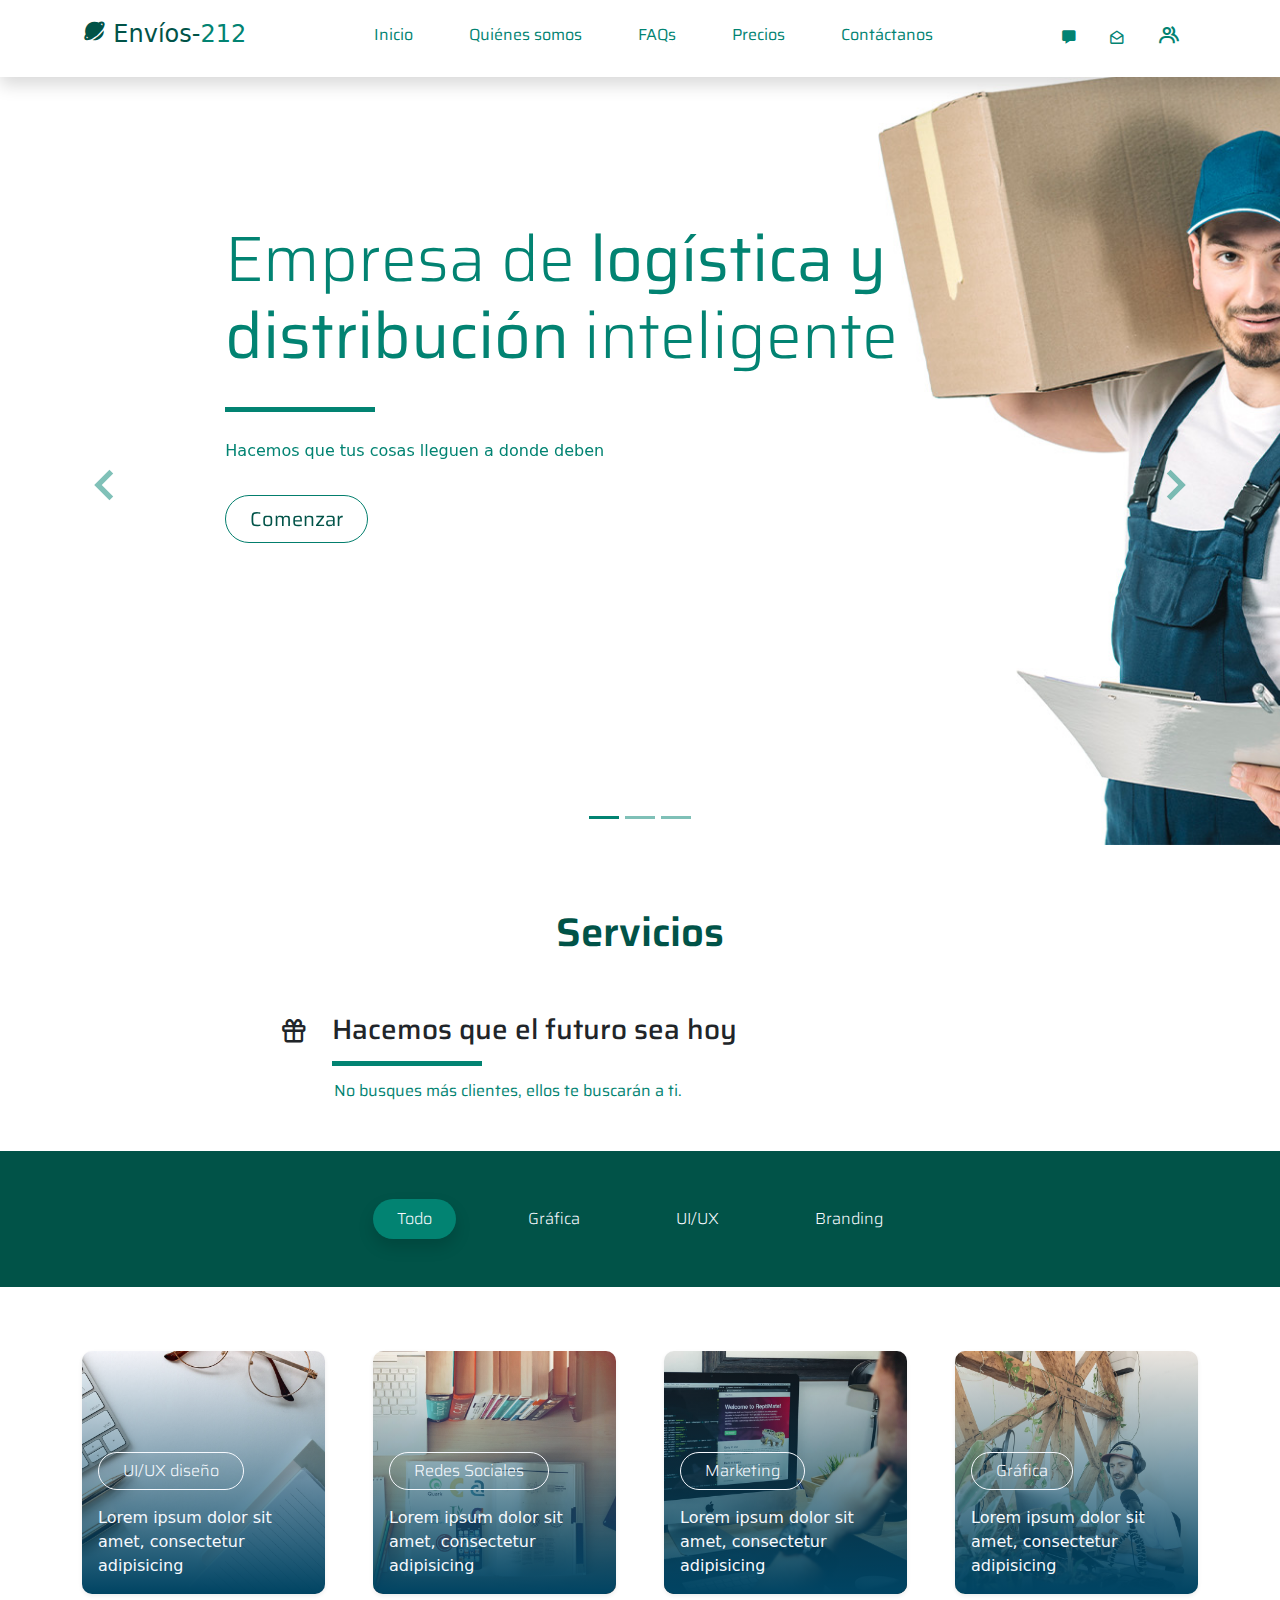
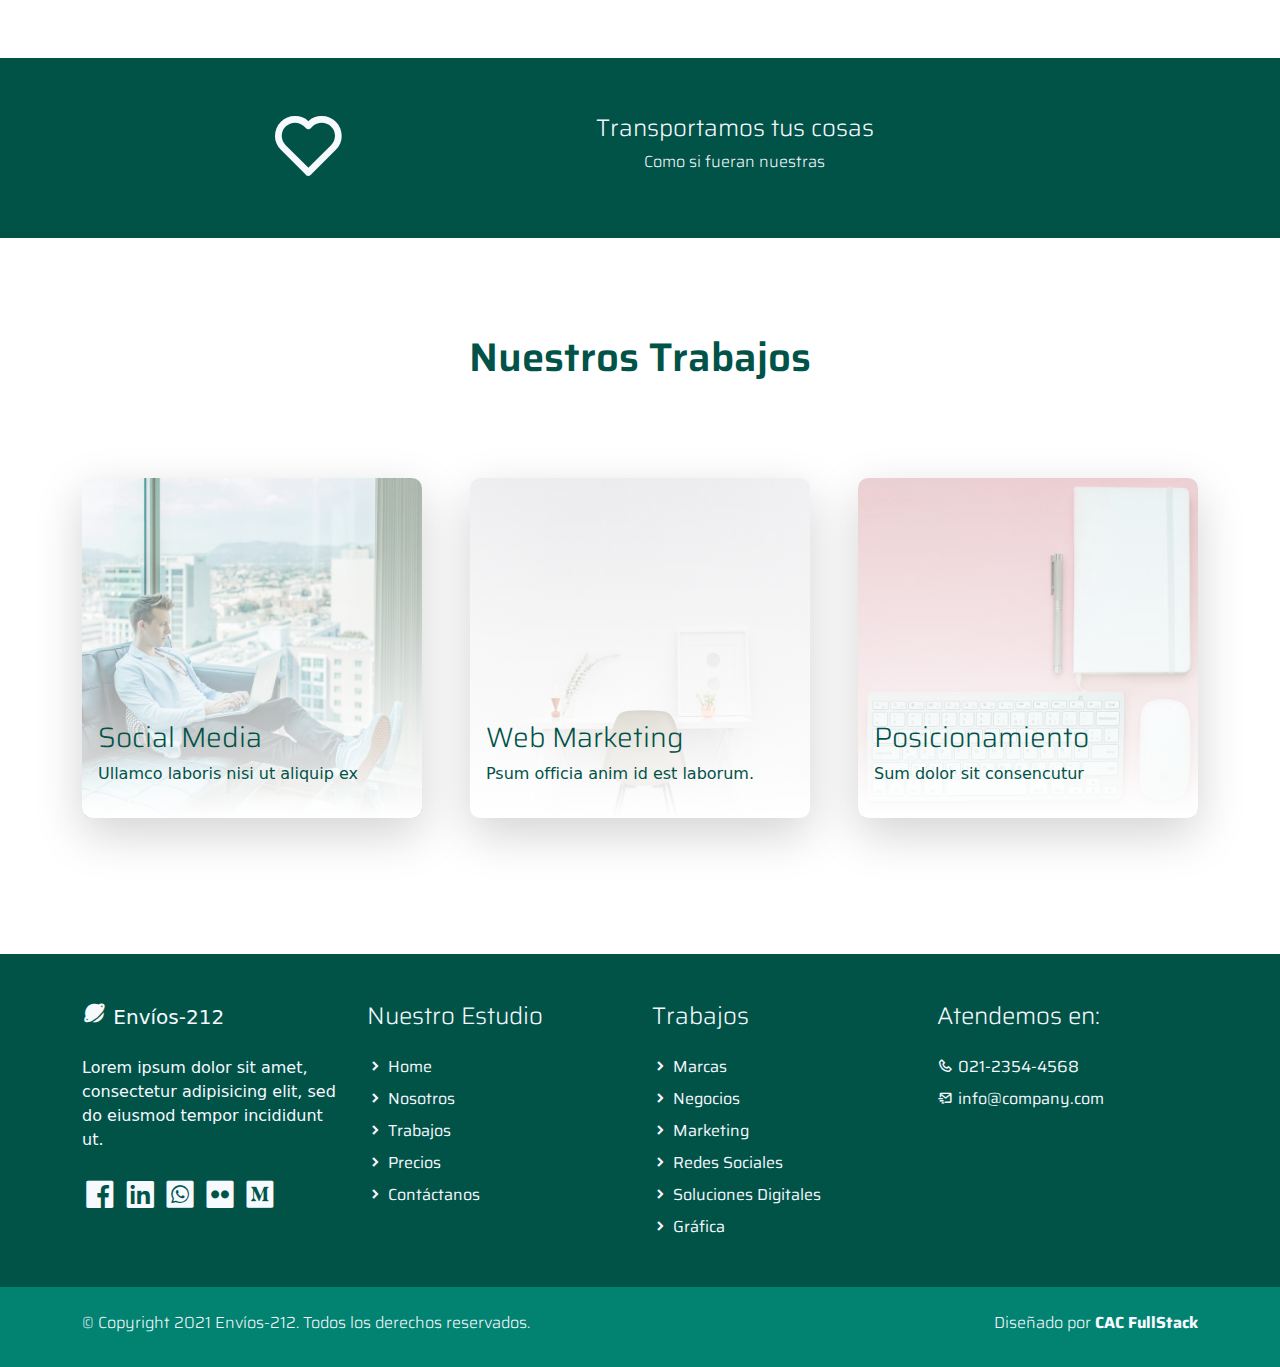
==== index.html @ 3c1ff47e "." ====
<!DOCTYPE html>     <!----- definición de html 5 -->          
<html lang="es"> 	<!----- definición del lenguaje -->  
					<!------Inicio del  HEAD -->
<head>
  <title>Servicios de Logistica</title>
    <meta charset="utf-8">
    <meta name="viewport" content="width=device-width, initial-scale=1">  
	<!----- viewport para apple device-width = ancho pantalla initial-scale es que inicia sin ningún zoom --> 
    <link rel="apple-touch-icon" href="assets/img/planet.ico">
	<!----- icono para apple y safari --> 
    <link rel="shortcut icon" type="image/x-icon" href="assets/img/planet.ico">
    <!-- Load Require CSS -->
    <link href="assets/css/bootstrap.min.css" rel="stylesheet">
	    <!-- iconos  -->
    <link href="assets/css/boxicon.min.css" rel="stylesheet">
	    <!-- tipo de letra -->
    <link href="https://fonts.googleapis.com/css2?family=Saira:wght@300;500;600&display=swap" rel="stylesheet">
	
    <!-- carga CSS -->
    <link rel="stylesheet" href="assets/css/estilos.css">
</head>
<!-----
.text-primary  		azul
.text-secondary		gris
.text-success		verde
.text-danger		rojo
.text-warning		amarillo
.text-info			celeste
.text-light			blanco
.text-dark			negro
.text-muted			gris oscuro
.text-white			gris claro
-->
<!------------------------------------------------------------------ Fin del  HEAD -->
<body>
    <!-- Header 
	nav = cuyo propósito es proporcionar enlaces de navegación, ya sea dentro del documento actual 
	o a otros documentos
	-->

    <nav id="main_nav" class="navbar navbar-expand-lg navbar-light bg-white shadow">
	
	<!--navbar-expand-lg = envoltorio para que el navbar se estire en lg
	navbar-light = texto negro de la letra
	bg-white = fondo de color blanco
	-->

        <div class="container d-flex justify-content-between align-items-center">
		
            <a class="navbar-brand h1" href="index.html">
			<!--navbar-brand = clase se utiliza para resaltar la marca o logotipo de su página-->	
               
                <i class='bx bxs-planet bx-sm text-dark'></i> <!--icono logo planeta*/-->
				<!--	bx bx-buildings = icono del logo de la web: 
				http://www.unisvg.com/icon-sets/bx/bx-buildings.html 
				https://boxicons.com/
				-->

	       <span class="text-dark h4">Envíos-</span><span class="text-primary h4">212</span></a>
			
			<!--	boton de hamburguesa --> 
  	          <button class="navbar-toggler border-0" 
				type="button" data-bs-toggle="collapse" 
				data-bs-target="#navbar-toggler-success" 
				aria-controls="navbarSupportedContent" 
				aria-expanded="false" 
				aria-label="Toggle navigation">
				<span class="navbar-toggler-icon">
				</span>
            </button>
		<!------------------------------------------- Opciones del Menu		-->
		<div class="align-self-center collapse navbar-collapse flex-fill  d-lg-flex justify-content-lg-between" 
		id="navbar-toggler-success">
		
		<!-------collapse navbar-collapse= para agrupar y ocultar el contenido de la barra de navegación 
		por un punto de interrupción principal.
		flex-fill = obliga a que todos los elementos tengan el mismo tamaño de ancho
		d-lg-flex = utilidades para crear un contenedor flexbox y transforme los elementos secundarios 
		directos en elementos flexibles
		-->
  		              <div class="flex-fill mx-xl-5 mb-2">
				<!--	  mx=para clases que establecen tanto *-lefty*-right-->
 	                   <ul class="nav navbar-nav d-flex justify-content-between mx-xl-5 text-center text-dark">
					<!--   .navbar-nav para una navegación ligera y de altura completa 
					   (incluida la compatibilidad con menús desplegables).-->
                        <li class="nav-item">
                            <a class="nav-link btn-outline-primary rounded-pill px-3 regular-400" href="index.html">Inicio</a>
						<!-- px = padding y mx es el margin 
						rounded-pill =genera ese boton con bordes redondeados rounded-circle-->	
                        </li>
                        <li class="nav-item">
                            <a class="nav-link btn-outline-primary rounded-pill px-3 regular-400" href="about.html">Quiénes somos</a>
                        </li>
                        <li class="nav-item">
                            <a class="nav-link btn-outline-primary rounded-pill px-3 regular-400" href="work.html">FAQs</a>
                        </li>
                        <li class="nav-item">
                            <a class="nav-link btn-outline-primary rounded-pill px-3 regular-400" href="pricing.html">Precios</a>
                        </li>
                        <li class="nav-item">
                            <a class="nav-link btn-outline-primary rounded-pill px-3 regular-400" href="contact.html">Contáctanos</a>
                        </li>
                    </ul>
                </div>

<!---------------------------------------------------------Fin de las opciones del menu
------------------------------------------------------------ Inicio de los iconos del menu-->
                <div class="navbar align-self-center d-flex">
                    <a class="nav-link" href="#"><i class='bx bxs-message bx-tada-hover text-secondary'></i></a>
                    <a class="nav-link" href="#"><i class='bx bx-envelope-open text-secondary'></i></a>
                    <a class="nav-link" href="#"><i class='bx bx-group bx-sm text-secondary'></i></a>
                
				    <!--	https://iconify.design/icon-sets/bx/-->
                </div>
            </div>
        </div>
    </nav>
<!----------------------------------------------------------- Fin de los iconos del menu

    <!-- Close Header -->
 <!----------------------------------------------------------- Fin del Header-->

    <!-- Start Banner Hero -->
    <div class="banner-wrapper bg-light">
        <div id="index_banner" class="banner-vertical-center-index container-fluid pt-5">

            <!-- Start slider -->
            <div id="carouselExampleIndicators" class="carousel slide" data-bs-ride="carousel">
                <ol class="carousel-indicators">
                    <li data-bs-target="#carouselExampleIndicators" data-bs-slide-to="0" class="active"></li>
                    <li data-bs-target="#carouselExampleIndicators" data-bs-slide-to="1"></li>
                    <li data-bs-target="#carouselExampleIndicators" data-bs-slide-to="2" ></li>
                </ol>
 <!-- class="active" Se requiere un elemento activo inicial
La .activeclase debe agregarse a una de las diapositivas. De lo contrario, el carrusel no será visible. -->
				
                <div class="carousel-inner">
				
<!-- Primer elemento del carrousel 
Ver: https://getbootstrap.com/docs/4.0/components/carousel/  -->				

                    <div class="carousel-item active">

                 <div class="py-5 row d-flex align-items-center">
                  <div class="banner-content col-lg-8 col-8 offset-2 m-lg-auto text-left py-5 pb-5">
                    <h1 class="banner-heading h1 text-secondary display-3 mb-0 pb-5 mx-0 px-0 light-300 typo-space-line">
					<!--typo-space-line = clase configurada en el css 
					display-3 = <H3> 
					Where property is one of:

						m - for classes that set margin
						p - for classes that set padding
						Where sides is one of:

						t - for classes that set margin-top or padding-top
						b - for classes that set margin-bottom or padding-bottom
						l - for classes that set margin-left or padding-left
						r - for classes that set margin-right or padding-right
						x - for classes that set both *-left and *-right
						y - for classes that set both *-top and *-bottom
						blank - for classes that set a margin or padding on all 4 sides of the element
						ejemplo: 
						<div class="mx-auto" style="width: 200px;">
						  Centered element
						</div>
					
					-->
                    Empresa de <strong>logística y distribución</strong> inteligente </h1>
                                <p class="banner-body text-muted py-3 mx-0 px-0">
                                    Hacemos que tus cosas lleguen a donde deben
                              </p>
                                <a class="banner-button btn rounded-pill btn-outline-primary btn-lg px-4 regular-400" 
								href="#" role="button">Comenzar</a>
                            </div>
                        </div>

                    </div>
 <!----------------------------------------------------------- Nuevo ITem del Carrousel-->

                    <div class="carousel-item">

                        <div class="py-5 row d-flex align-items-center">
                            <div class="banner-content col-lg-8 col-8 offset-2 m-lg-auto text-left py-5 pb-5">
                                <h1 class="banner-heading h1 text-secondary display-3 mb-0 pb-3 mx-0 px-0 light-300">
                                    Servicios generales de logística para terceros
                                </h1>
                                <p class="banner-body text-muted py-3">
                                    Somos expertos en envíos.
                                </p>
                                <a class="banner-button btn rounded-pill btn-outline-primary btn-lg px-4 regular-400" href="#" role="button">Inicio</a>
					 <!--role="button" indica que un boton no apunta a una url sino que hace otra cosa-->	
                            </div>
                        </div>

                    </div>
 <!----------------------------------------------------------- Nuevo ITem del Carrousel-->					
                    <div class="carousel-item">

                        <div class="py-5 row d-flex align-items-center">
                            <div class="banner-content col-lg-8 col-8 offset-2 m-lg-auto text-left py-5 pb-5">
                                <h1 class="banner-heading h1 text-secondary display-3 mb-0 pb-3 mx-0 px-0 light-300">
                                    Seguimiento online por intranet
                                </h1>
                                <p class="banner-body text-muted py-3">
                                    Possemos sistema de INTRANET propio con el que operamos.  
                                </p>
                                <a class="banner-button btn rounded-pill btn-outline-primary btn-lg px-4 regular-400" href="#" role="button">Comezar</a>
                            </div>
                        </div>

                    </div>
                </div>
    <!-------------------------------------------------------Flechas del carrousel   -->
                <a class="carousel-control-prev text-decoration-none" href="#carouselExampleIndicators" role="button" data-bs-slide="prev">
                    <i class='bx bx-chevron-left'></i>
                    <span class="visually-hidden">Ant.</span>
                </a>
                <a class="carousel-control-next text-decoration-none" href="#carouselExampleIndicators" role="button" data-bs-slide="next">
                    <i class='bx bx-chevron-right'></i>
                    <span class="visually-hidden">Prox.</span>
                </a>
            </div>
			 <!-- bx-chevron-right y left son las puntas de flecha del carrousel -->
            <!-- End slider -->

        </div>
    </div>
    <!-- End Banner Hero -->
	
    <!-- Start Service -->
    <section class="service-wrapper py-3">
        <div class="container-fluid pb-3">
            <div class="row">
                <h2 class="h2 text-center col-12 py-5 semi-bold-600">Servicios</h2>
                <div class="service-header col-2 col-lg-3 text-end light-300">
                    <i class='bx bx-gift h3 mt-1'></i>
                </div>
                <div class="service-heading col-10 col-lg-9 text-start float-end light-300">
                    <h2 class="h3 pb-4 typo-space-line">Hacemos que el futuro sea hoy</h2>
                </div>
            </div>
            <p class="service-footer col-10 offset-2 col-lg-9 offset-lg-3 text-start pb-3 text-muted px-2 regular-400" >
               No busques más clientes, ellos te buscarán a ti.
            </p>
        </div>

        <div class="service-tag py-5 bg-secondary">
            <div class="col-md-12">
                <ul class="nav d-flex justify-content-center">
                    <li class="nav-item mx-lg-4">
                        <a class="filter-btn nav-link btn-outline-primary active shadow rounded-pill text-light px-4 
						light-300" href="#" data-filter=".project">Todo</a>
				<!-- btn-outline = boton transparente -->
                    </li>
                    <li class="nav-item mx-lg-4">
                        <a class="filter-btn nav-link btn-outline-primary rounded-pill text-light px-4 light-300" 
						href="#" data-filter=".graphic">Gráfica</a>
                    </li>
                    <li class="filter-btn nav-item mx-lg-4">
                        <a class="filter-btn nav-link btn-outline-primary rounded-pill text-light px-4 light-300" 
						href="#" data-filter=".ui">UI/UX</a>
                    </li>
                    <li class="nav-item mx-lg-4">
                        <a class="filter-btn nav-link btn-outline-primary rounded-pill text-light px-4 light-300" 
						href="#" data-filter=".branding">Branding</a>
                    </li>
                </ul>
            </div>
        </div>

    </section>

    <section class="container overflow-hidden py-5">
        <div class="row gx-5 gx-sm-3 gx-lg-5 gy-lg-5 gy-3 pb-3 projects">

            <!-- Comienzan los trabajos recientes -->
            <div class="col-xl-3 col-md-4 col-sm-6 project ui branding">
                <a href="#" class="service-work card border-0 text-white shadow-sm overflow-hidden mx-5 m-sm-0">
                    <img class="service card-img" src="./assets/img/services-01.jpg" alt="Card image">
                    <div class="service-work-vertical card-img-overlay d-flex align-items-end">
                        <div class="service-work-content text-left text-light">
                            <span class="btn btn-outline-light rounded-pill mb-lg-3 px-lg-4 light-300">UI/UX diseño</span>
                            <p class="card-text">Lorem ipsum dolor sit amet, consectetur adipisicing</p>
                        </div>
                    </div>
                </a>
            </div><!-- End Recent Work -->

            <!-- Start Recent Work -->
            <div class="col-xl-3 col-md-4 col-sm-6 project ui graphic">
                <a href="#" class="service-work card border-0 text-white shadow-sm overflow-hidden mx-5 m-sm-0">
                    <img class="card-img" src="./assets/img/services-02.jpg" alt="Card image">
                    <div class="service-work-vertical card-img-overlay d-flex align-items-end">
                        <div class="service-work-content text-left text-light">
                            <span class="btn btn-outline-light rounded-pill mb-lg-3 px-lg-4 light-300">Redes Sociales</span>
                            <p class="card-text">Lorem ipsum dolor sit amet, consectetur adipisicing</p>
                        </div>
                    </div>
                </a>
            </div><!-- End Recent Work -->

            <!-- Start Recent Work -->
            <div class="col-xl-3 col-md-4 col-sm-6 project branding">
                <a href="#" class="service-work card border-0 text-white shadow-sm overflow-hidden mx-5 m-sm-0">
                    <img class="card-img" src="./assets/img/services-03.jpg" alt="Card image">
                    <div class="service-work-vertical card-img-overlay d-flex align-items-end">
                        <div class="service-work-content text-left text-light">
                            <span class="btn btn-outline-light rounded-pill mb-lg-3 px-lg-4 light-300">Marketing</span>
                            <p class="card-text">Lorem ipsum dolor sit amet, consectetur adipisicing</p>
                        </div>
                    </div>
                </a>
            </div><!-- End Recent Work -->

            <!-- Start Recent Work -->
            <div class="col-xl-3 col-md-4 col-sm-6 project ui graphic">
                <a href="#" class="service-work card border-0 text-white shadow-sm overflow-hidden mx-5 m-sm-0">
                    <img class="card-img" src="./assets/img/services-04.jpg" alt="Card image">
                    <div class="service-work-vertical card-img-overlay d-flex align-items-end">
                        <div class="service-work-content text-left text-light">
                            <span class="btn btn-outline-light rounded-pill mb-lg-3 px-lg-4 light-300">Gráfica</span>
                            <p class="card-text">Lorem ipsum dolor sit amet, consectetur adipisicing</p>
                        </div>
                    </div>
                </a>
            </div><!-- End Recent Work -->



        </div>
    </section>
    <!-- End Service -->






    <!-- Start View Work -->
    <section class="bg-secondary">
        <div class="container py-5">
            <div class="row d-flex justify-content-center text-center">
                <div class="col-lg-2 col-12 text-light align-items-center">
                    <i class='display-1 bx bx-heart bx-lg'></i>
                </div>
                <div class="col-lg-7 col-12 text-light pt-2">
                    <h3 class="h4 light-300">Transportamos tus cosas</h3>
                    <p class="light-300">Como si fueran nuestras</p>
                </div>
                
            </div>
        </div>
    </section>
    <!-- End View Work -->

    <!-- Start Recent Work -->
    <section class="py-5 mb-5">
        <div class="container">
            <div class="recent-work-header row text-center pb-5">
                <h2 class="col-md-6 m-auto h2 semi-bold-600 py-5">Nuestros Trabajos</h2>
            </div>
            <div class="row gy-5 g-lg-5 mb-4">

                <!-- Start Recent Work -->
                <div class="col-md-4 mb-3">
                    <a href="#" class="recent-work card border-0 shadow-lg overflow-hidden">
                        <img class="recent-work-img card-img" src="./assets/img/recent-work-01.jpg" alt="Card image">
                        <div class="recent-work-vertical card-img-overlay d-flex align-items-end">
                            <div class="recent-work-content text-start mb-3 ml-3 text-dark">
                                <h3 class="card-title light-300">Social Media</h3>
                                <p class="card-text">Ullamco laboris nisi ut aliquip ex</p>
                            </div>
                        </div>
                    </a>
                </div><!-- End Recent Work -->

                <!-- Start Recent Work -->
                <div class="col-md-4 mb-3">
                    <a href="#" class="recent-work card border-0 shadow-lg overflow-hidden">
                        <img class="recent-work-img card-img" src="./assets/img/recent-work-02.jpg" alt="Card image">
                        <div class="recent-work-vertical card-img-overlay d-flex align-items-end">
                            <div class="recent-work-content text-start mb-3 ml-3 text-dark">
                                <h3 class="card-title light-300">Web Marketing</h3>
                                <p class="card-text">Psum officia anim id est laborum.</p>
                            </div>
                        </div>
                    </a>
                </div><!-- End Recent Work -->

                <!-- Start Recent Work -->
                <div class="col-md-4 mb-3">
                    <a href="#" class="recent-work card border-0 shadow-lg overflow-hidden">
                        <img class="recent-work-img card-img" src="./assets/img/recent-work-03.jpg" alt="Card image">
                        <div class="recent-work-vertical card-img-overlay d-flex align-items-end">
                            <div class="recent-work-content text-start mb-3 ml-3 text-dark">
                                <h3 class="card-title light-300">Posicionamiento</h3>
                                <p class="card-text">Sum dolor sit consencutur</p>
                            </div>
                        </div>
                    </a>
                </div><!-- End Recent Work -->

                

                

               
            </div>
        </div>
    </section>
    <!-- End Recent Work -->



    <!-- Start Footer -->
    <footer class="bg-secondary pt-4">
        <div class="container">
            <div class="row py-4">

                <div class="col-lg-3 col-12 align-left">
                    <a class="navbar-brand" href="index.html">
                        <i class='bx bxs-planet bx-sm text-light'></i>
                        <span class="text-light h5">Envíos-212</span>
                    </a>
                    <p class="text-light my-lg-4 my-2">
                        Lorem ipsum dolor sit amet, consectetur adipisicing elit,
                        sed do eiusmod tempor incididunt ut.
                    </p>
                    <ul class="list-inline footer-icons light-300">
                        <li class="list-inline-item m-0">
                            <a class="text-light" target="_blank" href="http://facebook.com/">
                                <i class='bx bxl-facebook-square bx-md'></i>
                            </a>
                        </li>
                        <li class="list-inline-item m-0">
                            <a class="text-light" target="_blank" href="https://www.linkedin.com/">
                                <i class='bx bxl-linkedin-square bx-md'></i>
                            </a>
                        </li>
                        <li class="list-inline-item m-0">
                            <a class="text-light" target="_blank" href="https://www.whatsapp.com/">
                                <i class='bx bxl-whatsapp-square bx-md'></i>
                            </a>
                        </li>
                        <li class="list-inline-item m-0">
                            <a class="text-light" target="_blank" href="https://www.flickr.com/">
                                <i class='bx bxl-flickr-square bx-md'></i>
                            </a>
                        </li>
                        <li class="list-inline-item m-0">
                            <a class="text-light" target="_blank" href="https://www.medium.com/">
                                <i class='bx bxl-medium-square bx-md' ></i>
                            </a>
                        </li>
                    </ul>
                </div>

                <div class="col-lg-3 col-md-4 my-sm-0 mt-4">
                    <h3 class="h4 pb-lg-3 text-light light-300">Nuestro Estudio</h2>
                        <ul class="list-unstyled text-light light-300">
                            <li class="pb-2">
                                <i class='bx-fw bx bxs-chevron-right bx-xs'></i><a class="text-decoration-none text-light" 
								href="index.html">Home</a>
                            </li>
                            <li class="pb-2">
                                <i class='bx-fw bx bxs-chevron-right bx-xs'></i><a class="text-decoration-none text-light py-1" 
								href="about.html">Nosotros</a>
                            </li>
                            <li class="pb-2">
                                <i class='bx-fw bx bxs-chevron-right bx-xs'></i><a class="text-decoration-none text-light py-1" 
								href="work.html">Trabajos</a>
                            </li>
                            <li class="pb-2">
                                <i class='bx-fw bx bxs-chevron-right bx-xs'></i></i><a class="text-decoration-none text-light py-1" 
								href="pricing.html">Precios</a>
                            </li>
                            <li class="pb-2">
                                <i class='bx-fw bx bxs-chevron-right bx-xs'></i><a class="text-decoration-none text-light py-1" 
								href="contact.html">Contáctanos</a>
                            </li>
                        </ul>
                </div>

                <div class="col-lg-3 col-md-4 my-sm-0 mt-4">
                    <h2 class="h4 pb-lg-3 text-light light-300">Trabajos</h2>
                    <ul class="list-unstyled text-light light-300">
                        <li class="pb-2">
                            <i class='bx-fw bx bxs-chevron-right bx-xs'></i><a class="text-decoration-none text-light py-1" 
							href="#">Marcas</a>
                        </li>
                        <li class="pb-2">
                            <i class='bx-fw bx bxs-chevron-right bx-xs'></i><a class="text-decoration-none text-light py-1" 
							href="#">Negocios</a>
                        </li>
                        <li class="pb-2">
                            <i class='bx-fw bx bxs-chevron-right bx-xs'></i><a class="text-decoration-none text-light py-1" 
							href="#">Marketing</a>
                        </li>
                        <li class="pb-2">
                            <i class='bx-fw bx bxs-chevron-right bx-xs'></i><a class="text-decoration-none text-light py-1" 
							href="#">Redes Sociales</a>
                        </li>
                        <li class="pb-2">
                            <i class='bx-fw bx bxs-chevron-right bx-xs'></i><a class="text-decoration-none text-light py-1" 
							href="#">Soluciones Digitales</a>
                        </li>
                        <li class="pb-2">
                            <i class='bx-fw bx bxs-chevron-right bx-xs'></i><a class="text-decoration-none text-light py-1" 
							href="#">Gráfica</a>
                        </li>
                    </ul>
                </div>

                <div class="col-lg-3 col-md-4 my-sm-0 mt-4">
                    <h2 class="h4 pb-lg-3 text-light light-300">Atendemos en:</h2>
                    <ul class="list-unstyled text-light light-300">
                        <li class="pb-2">
                            <i class='bx-fw bx bx-phone bx-xs'></i><a class="text-decoration-none text-light py-1" 
							href="tel:010-020-0340">021-2354-4568</a>
                        </li>
                        <li class="pb-2">
                            <i class='bx-fw bx bx-mail-send bx-xs'></i><a class="text-decoration-none text-light py-1"
							href="mailto:info@company.com">info@company.com</a>
                        </li>
                    </ul>
                </div>

            </div>
        </div>

        <div class="w-100 bg-primary py-3">
            <div class="container">
                <div class="row pt-2">
                    <div class="col-lg-6 col-sm-12">
                        <p class="text-lg-start text-center text-light light-300">
                            © Copyright 2021 Envíos-212. Todos los derechos reservados.
                        </p>
                    </div>
                    <div class="col-lg-6 col-sm-12">
                        <p class="text-lg-end text-center text-light light-300">
                            Diseñado por <a rel="sponsored" class="text-decoration-none text-light" 
							href="https://cursophp.com.ar/" target="_blank"><strong>CAC FullStack</strong></a>
                        </p>
                    </div>
                </div>
            </div>
        </div>

    </footer>
    <!-- End Footer -->


    <!-- Bootstrap -->
    <script src="assets/js/bootstrap.bundle.min.js"></script>
    <!-- Load jQuery require for isotope -->
    <script src="assets/js/jquery.min.js"></script>
   <!-- Isotope -->
    <script src="assets/js/isotope.pkgd.js"></script>
    <!-- Page Script -->
    <script>
        $(window).load(function() {
            // init Isotope
            var $projects = $('.projects').isotope({
                itemSelector: '.project',
                layoutMode: 'fitRows'
            });
            $(".filter-btn").click(function() {
                var data_filter = $(this).attr("data-filter");
                $projects.isotope({
                    filter: data_filter
                });
                $(".filter-btn").removeClass("active");
                $(".filter-btn").removeClass("shadow");
                $(this).addClass("active");
                $(this).addClass("shadow");
                return false;
            });
        });
    </script>	
 
   
</body>

</html>
---- assets/css/boxicon.min.css ----
@font-face{font-family:'boxicons';font-weight:normal;font-style:normal;src:url('../fonts/boxicons.eot');src:url('../fonts/boxicons.eot') format('embedded-opentype'),url('../fonts/boxicons.woff2') format('woff2'),url('../fonts/boxicons.woff') format('woff'),url('../fonts/boxicons.ttf') format('truetype'),url('../fonts/boxicons.svg?#boxicons') format('svg')}.bx{font-family:'boxicons'!important;font-weight:normal;font-style:normal;font-variant:normal;line-height:1;display:inline-block;text-transform:none;speak:none;-webkit-font-smoothing:antialiased;-moz-osx-font-smoothing:grayscale}.bx-ul{margin-left:2em;padding-left:0;list-style:none}.bx-ul>li{position:relative}.bx-ul .bx{font-size:inherit;line-height:inherit;position:absolute;left:-2em;width:2em;text-align:center}@-webkit-keyframes spin{0%{-webkit-transform:rotate(0);transform:rotate(0)}100%{-webkit-transform:rotate(359deg);transform:rotate(359deg)}}@keyframes spin{0%{-webkit-transform:rotate(0);transform:rotate(0)}100%{-webkit-transform:rotate(359deg);transform:rotate(359deg)}}@-webkit-keyframes burst{0%{-webkit-transform:scale(1);transform:scale(1);opacity:1}90%{-webkit-transform:scale(1.5);transform:scale(1.5);opacity:0}}@keyframes burst{0%{-webkit-transform:scale(1);transform:scale(1);opacity:1}90%{-webkit-transform:scale(1.5);transform:scale(1.5);opacity:0}}@-webkit-keyframes flashing{0%{opacity:1}45%{opacity:0}90%{opacity:1}}@keyframes flashing{0%{opacity:1}45%{opacity:0}90%{opacity:1}}@-webkit-keyframes fade-left{0%{-webkit-transform:translateX(0);transform:translateX(0);opacity:1}75%{-webkit-transform:translateX(-20px);transform:translateX(-20px);opacity:0}}@keyframes fade-left{0%{-webkit-transform:translateX(0);transform:translateX(0);opacity:1}75%{-webkit-transform:translateX(-20px);transform:translateX(-20px);opacity:0}}@-webkit-keyframes fade-right{0%{-webkit-transform:translateX(0);transform:translateX(0);opacity:1}75%{-webkit-transform:translateX(20px);transform:translateX(20px);opacity:0}}@keyframes fade-right{0%{-webkit-transform:translateX(0);transform:translateX(0);opacity:1}75%{-webkit-transform:translateX(20px);transform:translateX(20px);opacity:0}}@-webkit-keyframes fade-up{0%{-webkit-transform:translateY(0);transform:translateY(0);opacity:1}75%{-webkit-transform:translateY(-20px);transform:translateY(-20px);opacity:0}}@keyframes fade-up{0%{-webkit-transform:translateY(0);transform:translateY(0);opacity:1}75%{-webkit-transform:translateY(-20px);transform:translateY(-20px);opacity:0}}@-webkit-keyframes fade-down{0%{-webkit-transform:translateY(0);transform:translateY(0);opacity:1}75%{-webkit-transform:translateY(20px);transform:translateY(20px);opacity:0}}@keyframes fade-down{0%{-webkit-transform:translateY(0);transform:translateY(0);opacity:1}75%{-webkit-transform:translateY(20px);transform:translateY(20px);opacity:0}}@-webkit-keyframes tada{from{-webkit-transform:scale3d(1,1,1);transform:scale3d(1,1,1)}10%,20%{-webkit-transform:scale3d(.95,.95,.95) rotate3d(0,0,1,-10deg);transform:scale3d(.95,.95,.95) rotate3d(0,0,1,-10deg)}30%,50%,70%,90%{-webkit-transform:scale3d(1,1,1) rotate3d(0,0,1,10deg);transform:scale3d(1,1,1) rotate3d(0,0,1,10deg)}40%,60%,80%{-webkit-transform:scale3d(1,1,1) rotate3d(0,0,1,-10deg);transform:scale3d(1,1,1) rotate3d(0,0,1,-10deg)}to{-webkit-transform:scale3d(1,1,1);transform:scale3d(1,1,1)}}@keyframes tada{from{-webkit-transform:scale3d(1,1,1);transform:scale3d(1,1,1)}10%,20%{-webkit-transform:scale3d(.95,.95,.95) rotate3d(0,0,1,-10deg);transform:scale3d(.95,.95,.95) rotate3d(0,0,1,-10deg)}30%,50%,70%,90%{-webkit-transform:scale3d(1,1,1) rotate3d(0,0,1,10deg);transform:scale3d(1,1,1) rotate3d(0,0,1,10deg)}40%,60%,80%{-webkit-transform:rotate3d(0,0,1,-10deg);transform:rotate3d(0,0,1,-10deg)}to{-webkit-transform:scale3d(1,1,1);transform:scale3d(1,1,1)}}.bx-spin{-webkit-animation:spin 2s linear infinite;animation:spin 2s linear infinite}.bx-spin-hover:hover{-webkit-animation:spin 2s linear infinite;animation:spin 2s linear infinite}.bx-tada{-webkit-animation:tada 1.5s ease infinite;animation:tada 1.5s ease infinite}.bx-tada-hover:hover{-webkit-animation:tada 1.5s ease infinite;animation:tada 1.5s ease infinite}.bx-flashing{-webkit-animation:flashing 1.5s infinite linear;animation:flashing 1.5s infinite linear}.bx-flashing-hover:hover{-webkit-animation:flashing 1.5s infinite linear;animation:flashing 1.5s infinite linear}.bx-burst{-webkit-animation:burst 1.5s infinite linear;animation:burst 1.5s infinite linear}.bx-burst-hover:hover{-webkit-animation:burst 1.5s infinite linear;animation:burst 1.5s infinite linear}.bx-fade-up{-webkit-animation:fade-up 1.5s infinite linear;animation:fade-up 1.5s infinite linear}.bx-fade-up-hover:hover{-webkit-animation:fade-up 1.5s infinite linear;animation:fade-up 1.5s infinite linear}.bx-fade-down{-webkit-animation:fade-down 1.5s infinite linear;animation:fade-down 1.5s infinite linear}.bx-fade-down-hover:hover{-webkit-animation:fade-down 1.5s infinite linear;animation:fade-down 1.5s infinite linear}.bx-fade-left{-webkit-animation:fade-left 1.5s infinite linear;animation:fade-left 1.5s infinite linear}.bx-fade-left-hover:hover{-webkit-animation:fade-left 1.5s infinite linear;animation:fade-left 1.5s infinite linear}.bx-fade-right{-webkit-animation:fade-right 1.5s infinite linear;animation:fade-right 1.5s infinite linear}.bx-fade-right-hover:hover{-webkit-animation:fade-right 1.5s infinite linear;animation:fade-right 1.5s infinite linear}.bx-xs{font-size:1rem!important}.bx-sm{font-size:1.55rem!important}.bx-md{font-size:2.25rem!important}.bx-fw{font-size:1.2857142857em;line-height:.8em;width:1.2857142857em;height:.8em;margin-top:-.2em!important;vertical-align:middle}.bx-lg{font-size:3.0!important}.bx-pull-left{float:left;margin-right:.3em!important}.bx-pull-right{float:right;margin-left:.3em!important}.bx-rotate-90{transform:rotate(90deg);-ms-filter:'progid:DXImageTransform.Microsoft.BasicImage(rotation=1)'}.bx-rotate-180{transform:rotate(180deg);-ms-filter:'progid:DXImageTransform.Microsoft.BasicImage(rotation=2)'}.bx-rotate-270{transform:rotate(270deg);-ms-filter:'progid:DXImageTransform.Microsoft.BasicImage(rotation=3)'}.bx-flip-horizontal{transform:scaleX(-1);-ms-filter:'progid:DXImageTransform.Microsoft.BasicImage(rotation=0,mirror=1)'}.bx-flip-vertical{transform:scaleY(-1);-ms-filter:'progid:DXImageTransform.Microsoft.BasicImage(rotation=2,mirror=1)'}.bx-border{padding:.25em;border:.07em solid rgba(0,0,0,.1);border-radius:.25em}.bx-border-circle{padding:.25em;border:.07em solid rgba(0,0,0,.1);border-radius:50%}.bx-abacus:before{content:"\e900"}.bx-accessibility:before{content:"\e901"}.bx-add-to-queue:before{content:"\e902"}.bx-adjust:before{content:"\e903"}.bx-alarm:before{content:"\e904"}.bx-alarm-add:before{content:"\e905"}.bx-alarm-exclamation:before{content:"\e906"}.bx-alarm-off:before{content:"\e907"}.bx-alarm-snooze:before{content:"\e908"}.bx-album:before{content:"\e909"}.bx-align-justify:before{content:"\e90a"}.bx-align-left:before{content:"\e90b"}.bx-align-middle:before{content:"\e90c"}.bx-align-right:before{content:"\e90d"}.bx-analyse:before{content:"\e90e"}.bx-anchor:before{content:"\e90f"}.bx-angry:before{content:"\e910"}.bx-aperture:before{content:"\e911"}.bx-arch:before{content:"\e912"}.bx-archive:before{content:"\e913"}.bx-archive-in:before{content:"\e914"}.bx-archive-out:before{content:"\e915"}.bx-area:before{content:"\e916"}.bx-arrow-back:before{content:"\e917"}.bx-arrow-from-bottom:before{content:"\e918"}.bx-arrow-from-left:before{content:"\e919"}.bx-arrow-from-right:before{content:"\e91a"}.bx-arrow-from-top:before{content:"\e91b"}.bx-arrow-to-bottom:before{content:"\e91c"}.bx-arrow-to-left:before{content:"\e91d"}.bx-arrow-to-right:before{content:"\e91e"}.bx-arrow-to-top:before{content:"\e91f"}.bx-at:before{content:"\e920"}.bx-atom:before{content:"\e921"}.bx-award:before{content:"\e922"}.bx-badge:before{content:"\e923"}.bx-badge-check:before{content:"\e924"}.bx-ball:before{content:"\e925"}.bx-band-aid:before{content:"\e926"}.bx-bar-chart:before{content:"\e927"}.bx-bar-chart-alt:before{content:"\e928"}.bx-bar-chart-alt-2:before{content:"\e929"}.bx-bar-chart-square:before{content:"\e92a"}.bx-barcode:before{content:"\e92b"}.bx-barcode-reader:before{content:"\e92c"}.bx-baseball:before{content:"\e92d"}.bx-basket:before{content:"\e92e"}.bx-basketball:before{content:"\e92f"}.bx-bath:before{content:"\e930"}.bx-battery:before{content:"\e931"}.bx-bed:before{content:"\e932"}.bx-been-here:before{content:"\e933"}.bx-beer:before{content:"\e934"}.bx-bell:before{content:"\e935"}.bx-bell-minus:before{content:"\e936"}.bx-bell-off:before{content:"\e937"}.bx-bell-plus:before{content:"\e938"}.bx-bible:before{content:"\e939"}.bx-bitcoin:before{content:"\e93a"}.bx-blanket:before{content:"\e93b"}.bx-block:before{content:"\e93c"}.bx-bluetooth:before{content:"\e93d"}.bx-body:before{content:"\e93e"}.bx-bold:before{content:"\e93f"}.bx-bolt-circle:before{content:"\e940"}.bx-bomb:before{content:"\e941"}.bx-bone:before{content:"\e942"}.bx-bong:before{content:"\e943"}.bx-book:before{content:"\e944"}.bx-book-add:before{content:"\e945"}.bx-book-alt:before{content:"\e946"}.bx-book-bookmark:before{content:"\e947"}.bx-book-content:before{content:"\e948"}.bx-book-heart:before{content:"\e949"}.bx-bookmark:before{content:"\e94a"}.bx-bookmark-alt:before{content:"\e94b"}.bx-bookmark-alt-minus:before{content:"\e94c"}.bx-bookmark-alt-plus:before{content:"\e94d"}.bx-bookmark-heart:before{content:"\e94e"}.bx-bookmark-minus:before{content:"\e94f"}.bx-bookmark-plus:before{content:"\e950"}.bx-bookmarks:before{content:"\e951"}.bx-book-open:before{content:"\e952"}.bx-book-reader:before{content:"\e953"}.bx-border-all:before{content:"\e954"}.bx-border-bottom:before{content:"\e955"}.bx-border-inner:before{content:"\e956"}.bx-border-left:before{content:"\e957"}.bx-border-none:before{content:"\e958"}.bx-border-outer:before{content:"\e959"}.bx-border-radius:before{content:"\e95a"}.bx-border-right:before{content:"\e95b"}.bx-border-top:before{content:"\e95c"}.bx-bot:before{content:"\e95d"}.bx-bowling-ball:before{content:"\e95e"}.bx-box:before{content:"\e95f"}.bx-bracket:before{content:"\e960"}.bx-braille:before{content:"\e961"}.bx-brain:before{content:"\e962"}.bx-briefcase:before{content:"\e963"}.bx-briefcase-alt:before{content:"\e964"}.bx-briefcase-alt-2:before{content:"\e965"}.bx-brightness:before{content:"\e966"}.bx-brightness-half:before{content:"\e967"}.bx-broadcast:before{content:"\e968"}.bx-brush:before{content:"\e969"}.bx-brush-alt:before{content:"\e96a"}.bx-bug:before{content:"\e96b"}.bx-bug-alt:before{content:"\e96c"}.bx-building:before{content:"\e96d"}.bx-building-house:before{content:"\e96e"}.bx-buildings:before{content:"\e96f"}.bx-bulb:before{content:"\e970"}.bx-bullseye:before{content:"\e971"}.bx-buoy:before{content:"\e972"}.bx-bus:before{content:"\e973"}.bx-bus-school:before{content:"\e974"}.bx-cabinet:before{content:"\e975"}.bx-cake:before{content:"\e976"}.bx-calculator:before{content:"\e977"}.bx-calendar:before{content:"\e978"}.bx-calendar-alt:before{content:"\e979"}.bx-calendar-check:before{content:"\e97a"}.bx-calendar-edit:before{content:"\e97b"}.bx-calendar-event:before{content:"\e97c"}.bx-calendar-exclamation:before{content:"\e97d"}.bx-calendar-heart:before{content:"\e97e"}.bx-calendar-minus:before{content:"\e97f"}.bx-calendar-plus:before{content:"\e980"}.bx-calendar-star:before{content:"\e981"}.bx-calendar-week:before{content:"\e982"}.bx-calendar-x:before{content:"\e983"}.bx-camera:before{content:"\e984"}.bx-camera-home:before{content:"\e985"}.bx-camera-movie:before{content:"\e986"}.bx-camera-off:before{content:"\e987"}.bx-capsule:before{content:"\e988"}.bx-captions:before{content:"\e989"}.bx-car:before{content:"\e98a"}.bx-card:before{content:"\e98b"}.bx-caret-down:before{content:"\e98c"}.bx-caret-down-circle:before{content:"\e98d"}.bx-caret-down-square:before{content:"\e98e"}.bx-caret-left:before{content:"\e98f"}.bx-caret-left-circle:before{content:"\e990"}.bx-caret-left-square:before{content:"\e991"}.bx-caret-right:before{content:"\e992"}.bx-caret-right-circle:before{content:"\e993"}.bx-caret-right-square:before{content:"\e994"}.bx-caret-up:before{content:"\e995"}.bx-caret-up-circle:before{content:"\e996"}.bx-caret-up-square:before{content:"\e997"}.bx-carousel:before{content:"\e998"}.bx-cart:before{content:"\e999"}.bx-cart-alt:before{content:"\e99a"}.bx-cast:before{content:"\e99b"}.bx-category:before{content:"\e99c"}.bx-category-alt:before{content:"\e99d"}.bx-cctv:before{content:"\e99e"}.bx-certification:before{content:"\e99f"}.bx-chair:before{content:"\e9a0"}.bx-chalkboard:before{content:"\e9a1"}.bx-chart:before{content:"\e9a2"}.bx-chat:before{content:"\e9a3"}.bx-check:before{content:"\e9a4"}.bx-checkbox:before{content:"\e9a5"}.bx-checkbox-checked:before{content:"\e9a6"}.bx-checkbox-square:before{content:"\e9a7"}.bx-check-circle:before{content:"\e9a8"}.bx-check-double:before{content:"\e9a9"}.bx-check-shield:before{content:"\e9aa"}.bx-check-square:before{content:"\e9ab"}.bx-chevron-down:before{content:"\e9ac"}.bx-chevron-down-circle:before{content:"\e9ad"}.bx-chevron-down-square:before{content:"\e9ae"}.bx-chevron-left:before{content:"\e9af"}.bx-chevron-left-circle:before{content:"\e9b0"}.bx-chevron-left-square:before{content:"\e9b1"}.bx-chevron-right:before{content:"\e9b2"}.bx-chevron-right-circle:before{content:"\e9b3"}.bx-chevron-right-square:before{content:"\e9b4"}.bx-chevrons-down:before{content:"\e9b5"}.bx-chevrons-left:before{content:"\e9b6"}.bx-chevrons-right:before{content:"\e9b7"}.bx-chevrons-up:before{content:"\e9b8"}.bx-chevron-up:before{content:"\e9b9"}.bx-chevron-up-circle:before{content:"\e9ba"}.bx-chevron-up-square:before{content:"\e9bb"}.bx-chip:before{content:"\e9bc"}.bx-church:before{content:"\e9bd"}.bx-circle:before{content:"\e9be"}.bx-clinic:before{content:"\e9bf"}.bx-clipboard:before{content:"\e9c0"}.bx-closet:before{content:"\e9c1"}.bx-cloud:before{content:"\e9c2"}.bx-cloud-download:before{content:"\e9c3"}.bx-cloud-drizzle:before{content:"\e9c4"}.bx-cloud-lightning:before{content:"\e9c5"}.bx-cloud-light-rain:before{content:"\e9c6"}.bx-cloud-rain:before{content:"\e9c7"}.bx-cloud-snow:before{content:"\e9c8"}.bx-cloud-upload:before{content:"\e9c9"}.bx-code:before{content:"\e9ca"}.bx-code-alt:before{content:"\e9cb"}.bx-code-block:before{content:"\e9cc"}.bx-code-curly:before{content:"\e9cd"}.bx-coffee:before{content:"\e9ce"}.bx-coffee-togo:before{content:"\e9cf"}.bx-cog:before{content:"\e9d0"}.bx-coin:before{content:"\e9d1"}.bx-coin-stack:before{content:"\e9d2"}.bx-collapse:before{content:"\e9d3"}.bx-collection:before{content:"\e9d4"}.bx-color-fill:before{content:"\e9d5"}.bx-columns:before{content:"\e9d6"}.bx-command:before{content:"\e9d7"}.bx-comment:before{content:"\e9d8"}.bx-comment-add:before{content:"\e9d9"}.bx-comment-check:before{content:"\e9da"}.bx-comment-detail:before{content:"\e9db"}.bx-comment-dots:before{content:"\e9dc"}.bx-comment-edit:before{content:"\e9dd"}.bx-comment-error:before{content:"\e9de"}.bx-comment-minus:before{content:"\e9df"}.bx-comment-x:before{content:"\e9e0"}.bx-compass:before{content:"\e9e1"}.bx-confused:before{content:"\e9e2"}.bx-conversation:before{content:"\e9e3"}.bx-cookie:before{content:"\e9e4"}.bx-cool:before{content:"\e9e5"}.bx-copy:before{content:"\e9e6"}.bx-copy-alt:before{content:"\e9e7"}.bx-copyright:before{content:"\e9e8"}.bx-credit-card:before{content:"\e9e9"}.bx-credit-card-alt:before{content:"\e9ea"}.bx-credit-card-front:before{content:"\e9eb"}.bx-crop:before{content:"\e9ec"}.bx-crosshair:before{content:"\e9ed"}.bx-crown:before{content:"\e9ee"}.bx-cube:before{content:"\e9ef"}.bx-cube-alt:before{content:"\e9f0"}.bx-cuboid:before{content:"\e9f1"}.bx-current-location:before{content:"\e9f2"}.bx-customize:before{content:"\e9f3"}.bx-cut:before{content:"\e9f4"}.bx-cycling:before{content:"\e9f5"}.bx-cylinder:before{content:"\e9f6"}.bx-data:before{content:"\e9f7"}.bx-desktop:before{content:"\e9f8"}.bx-detail:before{content:"\e9f9"}.bx-devices:before{content:"\e9fa"}.bx-dialpad:before{content:"\e9fb"}.bx-dialpad-alt:before{content:"\e9fc"}.bx-diamond:before{content:"\e9fd"}.bx-dice-1:before{content:"\e9fe"}.bx-dice-2:before{content:"\e9ff"}.bx-dice-3:before{content:"\ea00"}.bx-dice-4:before{content:"\ea01"}.bx-dice-5:before{content:"\ea02"}.bx-dice-6:before{content:"\ea03"}.bx-directions:before{content:"\ea04"}.bx-disc:before{content:"\ea05"}.bx-dish:before{content:"\ea06"}.bx-dislike:before{content:"\ea07"}.bx-dizzy:before{content:"\ea08"}.bx-dna:before{content:"\ea09"}.bx-dock-bottom:before{content:"\ea0a"}.bx-dock-left:before{content:"\ea0b"}.bx-dock-right:before{content:"\ea0c"}.bx-dock-top:before{content:"\ea0d"}.bx-dollar:before{content:"\ea0e"}.bx-dollar-circle:before{content:"\ea0f"}.bx-donate-blood:before{content:"\ea10"}.bx-donate-heart:before{content:"\ea11"}.bx-door-open:before{content:"\ea12"}.bx-dots-horizontal:before{content:"\ea13"}.bx-dots-horizontal-rounded:before{content:"\ea14"}.bx-dots-vertical:before{content:"\ea15"}.bx-dots-vertical-rounded:before{content:"\ea16"}.bx-doughnut-chart:before{content:"\ea17"}.bx-down-arrow:before{content:"\ea18"}.bx-down-arrow-alt:before{content:"\ea19"}.bx-down-arrow-circle:before{content:"\ea1a"}.bx-download:before{content:"\ea1b"}.bx-downvote:before{content:"\ea1c"}.bx-drink:before{content:"\ea1d"}.bx-droplet:before{content:"\ea1e"}.bx-dumbbell:before{content:"\ea1f"}.bx-duplicate:before{content:"\ea20"}.bx-edit:before{content:"\ea21"}.bx-edit-alt:before{content:"\ea22"}.bx-envelope:before{content:"\ea23"}.bx-envelope-open:before{content:"\ea24"}.bx-equalizer:before{content:"\ea25"}.bx-eraser:before{content:"\ea26"}.bx-error:before{content:"\ea27"}.bx-error-alt:before{content:"\ea28"}.bx-error-circle:before{content:"\ea29"}.bx-euro:before{content:"\ea2a"}.bx-exclude:before{content:"\ea2b"}.bx-exit:before{content:"\ea2c"}.bx-exit-fullscreen:before{content:"\ea2d"}.bx-expand:before{content:"\ea2e"}.bx-expand-alt:before{content:"\ea2f"}.bx-export:before{content:"\ea30"}.bx-extension:before{content:"\ea31"}.bx-face:before{content:"\ea32"}.bx-fast-forward:before{content:"\ea33"}.bx-fast-forward-circle:before{content:"\ea34"}.bx-female:before{content:"\ea35"}.bx-female-sign:before{content:"\ea36"}.bx-file:before{content:"\ea37"}.bx-file-blank:before{content:"\ea38"}.bx-file-find:before{content:"\ea39"}.bx-film:before{content:"\ea3a"}.bx-filter:before{content:"\ea3b"}.bx-filter-alt:before{content:"\ea3c"}.bx-fingerprint:before{content:"\ea3d"}.bx-first-aid:before{content:"\ea3e"}.bx-first-page:before{content:"\ea3f"}.bx-flag:before{content:"\ea40"}.bx-folder:before{content:"\ea41"}.bx-folder-minus:before{content:"\ea42"}.bx-folder-open:before{content:"\ea43"}.bx-folder-plus:before{content:"\ea44"}.bx-font:before{content:"\ea45"}.bx-font-color:before{content:"\ea46"}.bx-font-family:before{content:"\ea47"}.bx-font-size:before{content:"\ea48"}.bx-food-menu:before{content:"\ea49"}.bx-food-tag:before{content:"\ea4a"}.bx-football:before{content:"\ea4b"}.bx-fridge:before{content:"\ea4c"}.bx-fullscreen:before{content:"\ea4d"}.bx-game:before{content:"\ea4e"}.bx-gas-pump:before{content:"\ea4f"}.bx-ghost:before{content:"\ea50"}.bx-gift:before{content:"\ea51"}.bx-git-branch:before{content:"\ea52"}.bx-git-commit:before{content:"\ea53"}.bx-git-compare:before{content:"\ea54"}.bx-git-merge:before{content:"\ea55"}.bx-git-pull-request:before{content:"\ea56"}.bx-git-repo-forked:before{content:"\ea57"}.bx-glasses:before{content:"\ea58"}.bx-glasses-alt:before{content:"\ea59"}.bx-globe:before{content:"\ea5a"}.bx-globe-alt:before{content:"\ea5b"}.bx-grid:before{content:"\ea5c"}.bx-grid-alt:before{content:"\ea5d"}.bx-grid-horizontal:before{content:"\ea5e"}.bx-grid-small:before{content:"\ea5f"}.bx-grid-vertical:before{content:"\ea60"}.bx-group:before{content:"\ea61"}.bx-handicap:before{content:"\ea62"}.bx-happy:before{content:"\ea63"}.bx-happy-alt:before{content:"\ea64"}.bx-happy-beaming:before{content:"\ea65"}.bx-happy-heart-eyes:before{content:"\ea66"}.bx-hash:before{content:"\ea67"}.bx-hdd:before{content:"\ea68"}.bx-heading:before{content:"\ea69"}.bx-headphone:before{content:"\ea6a"}.bx-health:before{content:"\ea6b"}.bx-heart:before{content:"\ea6c"}.bx-heart-circle:before{content:"\ea6d"}.bx-heart-square:before{content:"\ea6e"}.bx-help-circle:before{content:"\ea6f"}.bx-hide:before{content:"\ea70"}.bx-highlight:before{content:"\ea71"}.bx-history:before{content:"\ea72"}.bx-hive:before{content:"\ea73"}.bx-home:before{content:"\ea74"}.bx-home-alt:before{content:"\ea75"}.bx-home-circle:before{content:"\ea76"}.bx-home-heart:before{content:"\ea77"}.bx-home-smile:before{content:"\ea78"}.bx-horizontal-center:before{content:"\ea79"}.bx-hotel:before{content:"\ea7a"}.bx-hourglass:before{content:"\ea7b"}.bx-id-card:before{content:"\ea7c"}.bx-image:before{content:"\ea7d"}.bx-image-add:before{content:"\ea7e"}.bx-image-alt:before{content:"\ea7f"}.bx-images:before{content:"\ea80"}.bx-import:before{content:"\ea81"}.bx-infinite:before{content:"\ea82"}.bx-info-circle:before{content:"\ea83"}.bx-info-square:before{content:"\ea84"}.bx-intersect:before{content:"\ea85"}.bx-italic:before{content:"\ea86"}.bx-joystick:before{content:"\ea87"}.bx-joystick-alt:before{content:"\ea88"}.bx-joystick-button:before{content:"\ea89"}.bx-key:before{content:"\ea8a"}.bx-label:before{content:"\ea8b"}.bx-landscape:before{content:"\ea8c"}.bx-laptop:before{content:"\ea8d"}.bx-last-page:before{content:"\ea8e"}.bx-laugh:before{content:"\ea8f"}.bx-layer:before{content:"\ea90"}.bx-layer-minus:before{content:"\ea91"}.bx-layer-plus:before{content:"\ea92"}.bx-layout:before{content:"\ea93"}.bx-left-arrow:before{content:"\ea94"}.bx-left-arrow-alt:before{content:"\ea95"}.bx-left-arrow-circle:before{content:"\ea96"}.bx-left-down-arrow-circle:before{content:"\ea97"}.bx-left-indent:before{content:"\ea98"}.bx-left-top-arrow-circle:before{content:"\ea99"}.bx-library:before{content:"\ea9a"}.bx-like:before{content:"\ea9b"}.bx-line-chart:before{content:"\ea9c"}.bx-line-chart-down:before{content:"\ea9d"}.bx-link:before{content:"\ea9e"}.bx-link-alt:before{content:"\ea9f"}.bx-link-external:before{content:"\eaa0"}.bx-lira:before{content:"\eaa1"}.bx-list-check:before{content:"\eaa2"}.bx-list-minus:before{content:"\eaa3"}.bx-list-ol:before{content:"\eaa4"}.bx-list-plus:before{content:"\eaa5"}.bx-list-ul:before{content:"\eaa6"}.bx-loader:before{content:"\eaa7"}.bx-loader-alt:before{content:"\eaa8"}.bx-loader-circle:before{content:"\eaa9"}.bx-location-plus:before{content:"\eaaa"}.bx-lock:before{content:"\eaab"}.bx-lock-alt:before{content:"\eaac"}.bx-lock-open:before{content:"\eaad"}.bx-lock-open-alt:before{content:"\eaae"}.bx-log-in:before{content:"\eaaf"}.bx-log-in-circle:before{content:"\eab0"}.bx-log-out:before{content:"\eab1"}.bx-log-out-circle:before{content:"\eab2"}.bx-low-vision:before{content:"\eab3"}.bx-magnet:before{content:"\eab4"}.bx-mail-send:before{content:"\eab5"}.bx-male:before{content:"\eab6"}.bx-male-sign:before{content:"\eab7"}.bx-map:before{content:"\eab8"}.bx-map-alt:before{content:"\eab9"}.bx-map-pin:before{content:"\eaba"}.bx-mask:before{content:"\eabb"}.bx-medal:before{content:"\eabc"}.bx-meh:before{content:"\eabd"}.bx-meh-alt:before{content:"\eabe"}.bx-meh-blank:before{content:"\eabf"}.bx-memory-card:before{content:"\eac0"}.bx-menu:before{content:"\eac1"}.bx-menu-alt-left:before{content:"\eac2"}.bx-menu-alt-right:before{content:"\eac3"}.bx-merge:before{content:"\eac4"}.bx-message:before{content:"\eac5"}.bx-message-add:before{content:"\eac6"}.bx-message-alt:before{content:"\eac7"}.bx-message-alt-add:before{content:"\eac8"}.bx-message-alt-check:before{content:"\eac9"}.bx-message-alt-detail:before{content:"\eaca"}.bx-message-alt-dots:before{content:"\eacb"}.bx-message-alt-edit:before{content:"\eacc"}.bx-message-alt-error:before{content:"\eacd"}.bx-message-alt-minus:before{content:"\eace"}.bx-message-alt-x:before{content:"\eacf"}.bx-message-check:before{content:"\ead0"}.bx-message-detail:before{content:"\ead1"}.bx-message-dots:before{content:"\ead2"}.bx-message-edit:before{content:"\ead3"}.bx-message-error:before{content:"\ead4"}.bx-message-minus:before{content:"\ead5"}.bx-message-rounded:before{content:"\ead6"}.bx-message-rounded-add:before{content:"\ead7"}.bx-message-rounded-check:before{content:"\ead8"}.bx-message-rounded-detail:before{content:"\ead9"}.bx-message-rounded-dots:before{content:"\eada"}.bx-message-rounded-edit:before{content:"\eadb"}.bx-message-rounded-error:before{content:"\eadc"}.bx-message-rounded-minus:before{content:"\eadd"}.bx-message-rounded-x:before{content:"\eade"}.bx-message-square:before{content:"\eadf"}.bx-message-square-add:before{content:"\eae0"}.bx-message-square-check:before{content:"\eae1"}.bx-message-square-detail:before{content:"\eae2"}.bx-message-square-dots:before{content:"\eae3"}.bx-message-square-edit:before{content:"\eae4"}.bx-message-square-error:before{content:"\eae5"}.bx-message-square-minus:before{content:"\eae6"}.bx-message-square-x:before{content:"\eae7"}.bx-message-x:before{content:"\eae8"}.bx-meteor:before{content:"\eae9"}.bx-microchip:before{content:"\eaea"}.bx-microphone:before{content:"\eaeb"}.bx-microphone-off:before{content:"\eaec"}.bx-minus:before{content:"\eaed"}.bx-minus-back:before{content:"\eaee"}.bx-minus-circle:before{content:"\eaef"}.bx-minus-front:before{content:"\eaf0"}.bx-mobile:before{content:"\eaf1"}.bx-mobile-alt:before{content:"\eaf2"}.bx-mobile-landscape:before{content:"\eaf3"}.bx-mobile-vibration:before{content:"\eaf4"}.bx-money:before{content:"\eaf5"}.bx-moon:before{content:"\eaf6"}.bx-mouse:before{content:"\eaf7"}.bx-mouse-alt:before{content:"\eaf8"}.bx-move:before{content:"\eaf9"}.bx-move-horizontal:before{content:"\eafa"}.bx-move-vertical:before{content:"\eafb"}.bx-movie:before{content:"\eafc"}.bx-movie-play:before{content:"\eafd"}.bx-music:before{content:"\eafe"}.bx-navigation:before{content:"\eaff"}.bx-network-chart:before{content:"\eb00"}.bx-news:before{content:"\eb01"}.bx-no-entry:before{content:"\eb02"}.bx-note:before{content:"\eb03"}.bx-notepad:before{content:"\eb04"}.bx-notification:before{content:"\eb05"}.bx-notification-off:before{content:"\eb06"}.bx-outline:before{content:"\eb07"}.bx-package:before{content:"\eb08"}.bx-paint:before{content:"\eb09"}.bx-paint-roll:before{content:"\eb0a"}.bx-palette:before{content:"\eb0b"}.bx-paperclip:before{content:"\eb0c"}.bx-paper-plane:before{content:"\eb0d"}.bx-paragraph:before{content:"\eb0e"}.bx-paste:before{content:"\eb0f"}.bx-pause:before{content:"\eb10"}.bx-pause-circle:before{content:"\eb11"}.bx-pen:before{content:"\eb12"}.bx-pencil:before{content:"\eb13"}.bx-phone:before{content:"\eb14"}.bx-phone-call:before{content:"\eb15"}.bx-phone-incoming:before{content:"\eb16"}.bx-phone-outgoing:before{content:"\eb17"}.bx-photo-album:before{content:"\eb18"}.bx-pie-chart:before{content:"\eb19"}.bx-pie-chart-alt:before{content:"\eb1a"}.bx-pie-chart-alt-2:before{content:"\eb1b"}.bx-pin:before{content:"\eb1c"}.bx-planet:before{content:"\eb1d"}.bx-play:before{content:"\eb1e"}.bx-play-circle:before{content:"\eb1f"}.bx-plug:before{content:"\eb20"}.bx-plus:before{content:"\eb21"}.bx-plus-circle:before{content:"\eb22"}.bx-plus-medical:before{content:"\eb23"}.bx-pointer:before{content:"\eb24"}.bx-poll:before{content:"\eb25"}.bx-polygon:before{content:"\eb26"}.bx-pound:before{content:"\eb27"}.bx-power-off:before{content:"\eb28"}.bx-printer:before{content:"\eb29"}.bx-pulse:before{content:"\eb2a"}.bx-purchase-tag:before{content:"\eb2b"}.bx-purchase-tag-alt:before{content:"\eb2c"}.bx-pyramid:before{content:"\eb2d"}.bx-question-mark:before{content:"\eb2e"}.bx-radar:before{content:"\eb2f"}.bx-radio:before{content:"\eb30"}.bx-radio-circle:before{content:"\eb31"}.bx-radio-circle-marked:before{content:"\eb32"}.bx-receipt:before{content:"\eb33"}.bx-rectangle:before{content:"\eb34"}.bx-recycle:before{content:"\eb35"}.bx-redo:before{content:"\eb36"}.bx-refresh:before{content:"\eb37"}.bx-rename:before{content:"\eb38"}.bx-repeat:before{content:"\eb39"}.bx-reply:before{content:"\eb3a"}.bx-reply-all:before{content:"\eb3b"}.bx-repost:before{content:"\eb3c"}.bx-reset:before{content:"\eb3d"}.bx-restaurant:before{content:"\eb3e"}.bx-revision:before{content:"\eb3f"}.bx-rewind:before{content:"\eb40"}.bx-rewind-circle:before{content:"\eb41"}.bx-right-arrow:before{content:"\eb42"}.bx-right-arrow-alt:before{content:"\eb43"}.bx-right-arrow-circle:before{content:"\eb44"}.bx-right-down-arrow-circle:before{content:"\eb45"}.bx-right-indent:before{content:"\eb46"}.bx-right-top-arrow-circle:before{content:"\eb47"}.bx-rocket:before{content:"\eb48"}.bx-rotate-left:before{content:"\eb49"}.bx-rotate-right:before{content:"\eb4a"}.bx-rss:before{content:"\eb4b"}.bx-ruble:before{content:"\eb4c"}.bx-ruler:before{content:"\eb4d"}.bx-run:before{content:"\eb4e"}.bx-rupee:before{content:"\eb4f"}.bx-sad:before{content:"\eb50"}.bx-save:before{content:"\eb51"}.bx-scan:before{content:"\eb52"}.bx-screenshot:before{content:"\eb53"}.bx-search:before{content:"\eb54"}.bx-search-alt:before{content:"\eb55"}.bx-search-alt-2:before{content:"\eb56"}.bx-selection:before{content:"\eb57"}.bx-select-multiple:before{content:"\eb58"}.bx-send:before{content:"\eb59"}.bx-server:before{content:"\eb5a"}.bx-shape-circle:before{content:"\eb5b"}.bx-shape-polygon:before{content:"\eb5c"}.bx-shape-square:before{content:"\eb5d"}.bx-shape-triangle:before{content:"\eb5e"}.bx-share:before{content:"\eb5f"}.bx-share-alt:before{content:"\eb60"}.bx-shekel:before{content:"\eb61"}.bx-shield:before{content:"\eb62"}.bx-shield-alt:before{content:"\eb63"}.bx-shield-alt-2:before{content:"\eb64"}.bx-shield-quarter:before{content:"\eb65"}.bx-shield-x:before{content:"\eb66"}.bx-shocked:before{content:"\eb67"}.bx-shopping-bag:before{content:"\eb68"}.bx-show:before{content:"\eb69"}.bx-show-alt:before{content:"\eb6a"}.bx-shuffle:before{content:"\eb6b"}.bx-sidebar:before{content:"\eb6c"}.bx-sitemap:before{content:"\eb6d"}.bx-skip-next:before{content:"\eb6e"}.bx-skip-next-circle:before{content:"\eb6f"}.bx-skip-previous:before{content:"\eb70"}.bx-skip-previous-circle:before{content:"\eb71"}.bx-sleepy:before{content:"\eb72"}.bx-slider:before{content:"\eb73"}.bx-slider-alt:before{content:"\eb74"}.bx-slideshow:before{content:"\eb75"}.bx-smile:before{content:"\eb76"}.bx-sort:before{content:"\eb77"}.bx-sort-alt-2:before{content:"\eb78"}.bx-sort-a-z:before{content:"\eb79"}.bx-sort-down:before{content:"\eb7a"}.bx-sort-up:before{content:"\eb7b"}.bx-sort-z-a:before{content:"\eb7c"}.bx-spa:before{content:"\eb7d"}.bx-space-bar:before{content:"\eb7e"}.bx-spray-can:before{content:"\eb7f"}.bx-spreadsheet:before{content:"\eb80"}.bx-square:before{content:"\eb81"}.bx-square-rounded:before{content:"\eb82"}.bx-star:before{content:"\eb83"}.bx-station:before{content:"\eb84"}.bx-stats:before{content:"\eb85"}.bx-sticker:before{content:"\eb86"}.bx-stop:before{content:"\eb87"}.bx-stop-circle:before{content:"\eb88"}.bx-stopwatch:before{content:"\eb89"}.bx-store:before{content:"\eb8a"}.bx-store-alt:before{content:"\eb8b"}.bx-street-view:before{content:"\eb8c"}.bx-strikethrough:before{content:"\eb8d"}.bx-subdirectory-left:before{content:"\eb8e"}.bx-subdirectory-right:before{content:"\eb8f"}.bx-sun:before{content:"\eb90"}.bx-support:before{content:"\eb91"}.bx-swim:before{content:"\eb92"}.bx-sync:before{content:"\eb93"}.bx-tab:before{content:"\eb94"}.bx-table:before{content:"\eb95"}.bx-tachometer:before{content:"\eb96"}.bx-tag:before{content:"\eb97"}.bx-tag-alt:before{content:"\eb98"}.bx-target-lock:before{content:"\eb99"}.bx-task:before{content:"\eb9a"}.bx-task-x:before{content:"\eb9b"}.bx-taxi:before{content:"\eb9c"}.bx-tennis-ball:before{content:"\eb9d"}.bx-terminal:before{content:"\eb9e"}.bx-test-tube:before{content:"\eb9f"}.bx-text:before{content:"\eba0"}.bx-time:before{content:"\eba1"}.bx-time-five:before{content:"\eba2"}.bx-timer:before{content:"\eba3"}.bx-tired:before{content:"\eba4"}.bx-toggle-left:before{content:"\eba5"}.bx-toggle-right:before{content:"\eba6"}.bx-tone:before{content:"\eba7"}.bx-traffic-cone:before{content:"\eba8"}.bx-train:before{content:"\eba9"}.bx-transfer:before{content:"\ebaa"}.bx-transfer-alt:before{content:"\ebab"}.bx-trash:before{content:"\ebac"}.bx-trash-alt:before{content:"\ebad"}.bx-trending-down:before{content:"\ebae"}.bx-trending-up:before{content:"\ebaf"}.bx-trim:before{content:"\ebb0"}.bx-trip:before{content:"\ebb1"}.bx-trophy:before{content:"\ebb2"}.bx-tv:before{content:"\ebb3"}.bx-underline:before{content:"\ebb4"}.bx-undo:before{content:"\ebb5"}.bx-unite:before{content:"\ebb6"}.bx-unlink:before{content:"\ebb7"}.bx-up-arrow:before{content:"\ebb8"}.bx-up-arrow-alt:before{content:"\ebb9"}.bx-up-arrow-circle:before{content:"\ebba"}.bx-upload:before{content:"\ebbb"}.bx-upside-down:before{content:"\ebbc"}.bx-upvote:before{content:"\ebbd"}.bx-usb:before{content:"\ebbe"}.bx-user:before{content:"\ebbf"}.bx-user-check:before{content:"\ebc0"}.bx-user-circle:before{content:"\ebc1"}.bx-user-minus:before{content:"\ebc2"}.bx-user-pin:before{content:"\ebc3"}.bx-user-plus:before{content:"\ebc4"}.bx-user-voice:before{content:"\ebc5"}.bx-user-x:before{content:"\ebc6"}.bx-vector:before{content:"\ebc7"}.bx-vertical-center:before{content:"\ebc8"}.bx-vial:before{content:"\ebc9"}.bx-video:before{content:"\ebca"}.bx-video-off:before{content:"\ebcb"}.bx-video-plus:before{content:"\ebcc"}.bx-video-recording:before{content:"\ebcd"}.bx-voicemail:before{content:"\ebce"}.bx-volume:before{content:"\ebcf"}.bx-volume-full:before{content:"\ebd0"}.bx-volume-low:before{content:"\ebd1"}.bx-volume-mute:before{content:"\ebd2"}.bx-walk:before{content:"\ebd3"}.bx-wallet:before{content:"\ebd4"}.bx-wallet-alt:before{content:"\ebd5"}.bx-water:before{content:"\ebd6"}.bx-webcam:before{content:"\ebd7"}.bx-wifi:before{content:"\ebd8"}.bx-wifi-0:before{content:"\ebd9"}.bx-wifi-1:before{content:"\ebda"}.bx-wifi-2:before{content:"\ebdb"}.bx-wifi-off:before{content:"\ebdc"}.bx-wind:before{content:"\ebdd"}.bx-window:before{content:"\ebde"}.bx-window-alt:before{content:"\ebdf"}.bx-window-close:before{content:"\ebe0"}.bx-window-open:before{content:"\ebe1"}.bx-windows:before{content:"\ebe2"}.bx-wine:before{content:"\ebe3"}.bx-wink-smile:before{content:"\ebe4"}.bx-wink-tongue:before{content:"\ebe5"}.bx-won:before{content:"\ebe6"}.bx-world:before{content:"\ebe7"}.bx-wrench:before{content:"\ebe8"}.bx-x:before{content:"\ebe9"}.bx-x-circle:before{content:"\ebea"}.bx-yen:before{content:"\ebeb"}.bx-zoom-in:before{content:"\ebec"}.bx-zoom-out:before{content:"\ebed"}.bxs-add-to-queue:before{content:"\ebee"}.bxs-adjust:before{content:"\ebef"}.bxs-adjust-alt:before{content:"\ebf0"}.bxs-alarm:before{content:"\ebf1"}.bxs-alarm-add:before{content:"\ebf2"}.bxs-alarm-exclamation:before{content:"\ebf3"}.bxs-alarm-off:before{content:"\ebf4"}.bxs-alarm-snooze:before{content:"\ebf5"}.bxs-album:before{content:"\ebf6"}.bxs-ambulance:before{content:"\ebf7"}.bxs-analyse:before{content:"\ebf8"}.bxs-angry:before{content:"\ebf9"}.bxs-arch:before{content:"\ebfa"}.bxs-archive:before{content:"\ebfb"}.bxs-archive-in:before{content:"\ebfc"}.bxs-archive-out:before{content:"\ebfd"}.bxs-area:before{content:"\ebfe"}.bxs-arrow-from-bottom:before{content:"\ebff"}.bxs-arrow-from-left:before{content:"\ec00"}.bxs-arrow-from-right:before{content:"\ec01"}.bxs-arrow-from-top:before{content:"\ec02"}.bxs-arrow-to-bottom:before{content:"\ec03"}.bxs-arrow-to-left:before{content:"\ec04"}.bxs-arrow-to-right:before{content:"\ec05"}.bxs-arrow-to-top:before{content:"\ec06"}.bxs-award:before{content:"\ec07"}.bxs-baby-carriage:before{content:"\ec08"}.bxs-backpack:before{content:"\ec09"}.bxs-badge:before{content:"\ec0a"}.bxs-badge-check:before{content:"\ec0b"}.bxs-badge-dollar:before{content:"\ec0c"}.bxs-ball:before{content:"\ec0d"}.bxs-band-aid:before{content:"\ec0e"}.bxs-bank:before{content:"\ec0f"}.bxs-bar-chart-alt-2:before{content:"\ec10"}.bxs-bar-chart-square:before{content:"\ec11"}.bxs-barcode:before{content:"\ec12"}.bxs-baseball:before{content:"\ec13"}.bxs-basket:before{content:"\ec14"}.bxs-basketball:before{content:"\ec15"}.bxs-bath:before{content:"\ec16"}.bxs-battery:before{content:"\ec17"}.bxs-battery-charging:before{content:"\ec18"}.bxs-battery-full:before{content:"\ec19"}.bxs-battery-low:before{content:"\ec1a"}.bxs-bed:before{content:"\ec1b"}.bxs-been-here:before{content:"\ec1c"}.bxs-beer:before{content:"\ec1d"}.bxs-bell:before{content:"\ec1e"}.bxs-bell-minus:before{content:"\ec1f"}.bxs-bell-off:before{content:"\ec20"}.bxs-bell-plus:before{content:"\ec21"}.bxs-bell-ring:before{content:"\ec22"}.bxs-bible:before{content:"\ec23"}.bxs-binoculars:before{content:"\ec24"}.bxs-blanket:before{content:"\ec25"}.bxs-bolt:before{content:"\ec26"}.bxs-bolt-circle:before{content:"\ec27"}.bxs-bomb:before{content:"\ec28"}.bxs-bone:before{content:"\ec29"}.bxs-bong:before{content:"\ec2a"}.bxs-book:before{content:"\ec2b"}.bxs-book-add:before{content:"\ec2c"}.bxs-book-alt:before{content:"\ec2d"}.bxs-book-bookmark:before{content:"\ec2e"}.bxs-book-content:before{content:"\ec2f"}.bxs-book-heart:before{content:"\ec30"}.bxs-bookmark:before{content:"\ec31"}.bxs-bookmark-alt:before{content:"\ec32"}.bxs-bookmark-alt-minus:before{content:"\ec33"}.bxs-bookmark-alt-plus:before{content:"\ec34"}.bxs-bookmark-heart:before{content:"\ec35"}.bxs-bookmark-minus:before{content:"\ec36"}.bxs-bookmark-plus:before{content:"\ec37"}.bxs-bookmarks:before{content:"\ec38"}.bxs-bookmark-star:before{content:"\ec39"}.bxs-book-open:before{content:"\ec3a"}.bxs-book-reader:before{content:"\ec3b"}.bxs-bot:before{content:"\ec3c"}.bxs-bowling-ball:before{content:"\ec3d"}.bxs-box:before{content:"\ec3e"}.bxs-brain:before{content:"\ec3f"}.bxs-briefcase:before{content:"\ec40"}.bxs-briefcase-alt:before{content:"\ec41"}.bxs-briefcase-alt-2:before{content:"\ec42"}.bxs-brightness:before{content:"\ec43"}.bxs-brightness-half:before{content:"\ec44"}.bxs-brush:before{content:"\ec45"}.bxs-brush-alt:before{content:"\ec46"}.bxs-bug:before{content:"\ec47"}.bxs-bug-alt:before{content:"\ec48"}.bxs-building:before{content:"\ec49"}.bxs-building-house:before{content:"\ec4a"}.bxs-buildings:before{content:"\ec4b"}.bxs-bulb:before{content:"\ec4c"}.bxs-bullseye:before{content:"\ec4d"}.bxs-buoy:before{content:"\ec4e"}.bxs-bus:before{content:"\ec4f"}.bxs-business:before{content:"\ec50"}.bxs-bus-school:before{content:"\ec51"}.bxs-cabinet:before{content:"\ec52"}.bxs-cake:before{content:"\ec53"}.bxs-calculator:before{content:"\ec54"}.bxs-calendar:before{content:"\ec55"}.bxs-calendar-alt:before{content:"\ec56"}.bxs-calendar-check:before{content:"\ec57"}.bxs-calendar-edit:before{content:"\ec58"}.bxs-calendar-event:before{content:"\ec59"}.bxs-calendar-exclamation:before{content:"\ec5a"}.bxs-calendar-heart:before{content:"\ec5b"}.bxs-calendar-minus:before{content:"\ec5c"}.bxs-calendar-plus:before{content:"\ec5d"}.bxs-calendar-star:before{content:"\ec5e"}.bxs-calendar-week:before{content:"\ec5f"}.bxs-calendar-x:before{content:"\ec60"}.bxs-camera:before{content:"\ec61"}.bxs-camera-home:before{content:"\ec62"}.bxs-camera-movie:before{content:"\ec63"}.bxs-camera-off:before{content:"\ec64"}.bxs-camera-plus:before{content:"\ec65"}.bxs-capsule:before{content:"\ec66"}.bxs-captions:before{content:"\ec67"}.bxs-car:before{content:"\ec68"}.bxs-car-battery:before{content:"\ec69"}.bxs-car-crash:before{content:"\ec6a"}.bxs-card:before{content:"\ec6b"}.bxs-caret-down-circle:before{content:"\ec6c"}.bxs-caret-down-square:before{content:"\ec6d"}.bxs-caret-left-circle:before{content:"\ec6e"}.bxs-caret-left-square:before{content:"\ec6f"}.bxs-caret-right-circle:before{content:"\ec70"}.bxs-caret-right-square:before{content:"\ec71"}.bxs-caret-up-circle:before{content:"\ec72"}.bxs-caret-up-square:before{content:"\ec73"}.bxs-car-garage:before{content:"\ec74"}.bxs-car-mechanic:before{content:"\ec75"}.bxs-carousel:before{content:"\ec76"}.bxs-cart:before{content:"\ec77"}.bxs-cart-add:before{content:"\ec78"}.bxs-cart-alt:before{content:"\ec79"}.bxs-cart-download:before{content:"\ec7a"}.bxs-car-wash:before{content:"\ec7b"}.bxs-category:before{content:"\ec7c"}.bxs-category-alt:before{content:"\ec7d"}.bxs-cctv:before{content:"\ec7e"}.bxs-certification:before{content:"\ec7f"}.bxs-chalkboard:before{content:"\ec80"}.bxs-chart:before{content:"\ec81"}.bxs-chat:before{content:"\ec82"}.bxs-checkbox:before{content:"\ec83"}.bxs-checkbox-checked:before{content:"\ec84"}.bxs-check-circle:before{content:"\ec85"}.bxs-check-shield:before{content:"\ec86"}.bxs-check-square:before{content:"\ec87"}.bxs-chess:before{content:"\ec88"}.bxs-chevron-down:before{content:"\ec89"}.bxs-chevron-down-circle:before{content:"\ec8a"}.bxs-chevron-down-square:before{content:"\ec8b"}.bxs-chevron-left:before{content:"\ec8c"}.bxs-chevron-left-circle:before{content:"\ec8d"}.bxs-chevron-left-square:before{content:"\ec8e"}.bxs-chevron-right:before{content:"\ec8f"}.bxs-chevron-right-circle:before{content:"\ec90"}.bxs-chevron-right-square:before{content:"\ec91"}.bxs-chevrons-down:before{content:"\ec92"}.bxs-chevrons-left:before{content:"\ec93"}.bxs-chevrons-right:before{content:"\ec94"}.bxs-chevrons-up:before{content:"\ec95"}.bxs-chevron-up:before{content:"\ec96"}.bxs-chevron-up-circle:before{content:"\ec97"}.bxs-chevron-up-square:before{content:"\ec98"}.bxs-chip:before{content:"\ec99"}.bxs-church:before{content:"\ec9a"}.bxs-circle:before{content:"\ec9b"}.bxs-city:before{content:"\ec9c"}.bxs-clinic:before{content:"\ec9d"}.bxs-cloud:before{content:"\ec9e"}.bxs-cloud-download:before{content:"\ec9f"}.bxs-cloud-lightning:before{content:"\eca0"}.bxs-cloud-rain:before{content:"\eca1"}.bxs-cloud-upload:before{content:"\eca2"}.bxs-coffee:before{content:"\eca3"}.bxs-coffee-alt:before{content:"\eca4"}.bxs-coffee-togo:before{content:"\eca5"}.bxs-cog:before{content:"\eca6"}.bxs-coin:before{content:"\eca7"}.bxs-coin-stack:before{content:"\eca8"}.bxs-collection:before{content:"\eca9"}.bxs-color-fill:before{content:"\ecaa"}.bxs-comment:before{content:"\ecab"}.bxs-comment-add:before{content:"\ecac"}.bxs-comment-check:before{content:"\ecad"}.bxs-comment-detail:before{content:"\ecae"}.bxs-comment-dots:before{content:"\ecaf"}.bxs-comment-edit:before{content:"\ecb0"}.bxs-comment-error:before{content:"\ecb1"}.bxs-comment-minus:before{content:"\ecb2"}.bxs-comment-x:before{content:"\ecb3"}.bxs-compass:before{content:"\ecb4"}.bxs-component:before{content:"\ecb5"}.bxs-confused:before{content:"\ecb6"}.bxs-contact:before{content:"\ecb7"}.bxs-conversation:before{content:"\ecb8"}.bxs-cookie:before{content:"\ecb9"}.bxs-cool:before{content:"\ecba"}.bxs-copy:before{content:"\ecbb"}.bxs-copy-alt:before{content:"\ecbc"}.bxs-copyright:before{content:"\ecbd"}.bxs-coupon:before{content:"\ecbe"}.bxs-credit-card:before{content:"\ecbf"}.bxs-credit-card-alt:before{content:"\ecc0"}.bxs-credit-card-front:before{content:"\ecc1"}.bxs-crop:before{content:"\ecc2"}.bxs-crown:before{content:"\ecc3"}.bxs-cube:before{content:"\ecc4"}.bxs-cube-alt:before{content:"\ecc5"}.bxs-cuboid:before{content:"\ecc6"}.bxs-customize:before{content:"\ecc7"}.bxs-cylinder:before{content:"\ecc8"}.bxs-dashboard:before{content:"\ecc9"}.bxs-data:before{content:"\ecca"}.bxs-detail:before{content:"\eccb"}.bxs-devices:before{content:"\eccc"}.bxs-diamond:before{content:"\eccd"}.bxs-dice-1:before{content:"\ecce"}.bxs-dice-2:before{content:"\eccf"}.bxs-dice-3:before{content:"\ecd0"}.bxs-dice-4:before{content:"\ecd1"}.bxs-dice-5:before{content:"\ecd2"}.bxs-dice-6:before{content:"\ecd3"}.bxs-direction-left:before{content:"\ecd4"}.bxs-direction-right:before{content:"\ecd5"}.bxs-directions:before{content:"\ecd6"}.bxs-disc:before{content:"\ecd7"}.bxs-discount:before{content:"\ecd8"}.bxs-dish:before{content:"\ecd9"}.bxs-dislike:before{content:"\ecda"}.bxs-dizzy:before{content:"\ecdb"}.bxs-dock-bottom:before{content:"\ecdc"}.bxs-dock-left:before{content:"\ecdd"}.bxs-dock-right:before{content:"\ecde"}.bxs-dock-top:before{content:"\ecdf"}.bxs-dollar-circle:before{content:"\ece0"}.bxs-donate-blood:before{content:"\ece1"}.bxs-donate-heart:before{content:"\ece2"}.bxs-door-open:before{content:"\ece3"}.bxs-doughnut-chart:before{content:"\ece4"}.bxs-down-arrow:before{content:"\ece5"}.bxs-down-arrow-alt:before{content:"\ece6"}.bxs-down-arrow-circle:before{content:"\ece7"}.bxs-down-arrow-square:before{content:"\ece8"}.bxs-download:before{content:"\ece9"}.bxs-downvote:before{content:"\ecea"}.bxs-drink:before{content:"\eceb"}.bxs-droplet:before{content:"\ecec"}.bxs-droplet-half:before{content:"\eced"}.bxs-dryer:before{content:"\ecee"}.bxs-duplicate:before{content:"\ecef"}.bxs-edit:before{content:"\ecf0"}.bxs-edit-alt:before{content:"\ecf1"}.bxs-edit-location:before{content:"\ecf2"}.bxs-eject:before{content:"\ecf3"}.bxs-envelope:before{content:"\ecf4"}.bxs-envelope-open:before{content:"\ecf5"}.bxs-eraser:before{content:"\ecf6"}.bxs-error:before{content:"\ecf7"}.bxs-error-alt:before{content:"\ecf8"}.bxs-error-circle:before{content:"\ecf9"}.bxs-ev-station:before{content:"\ecfa"}.bxs-exit:before{content:"\ecfb"}.bxs-extension:before{content:"\ecfc"}.bxs-eyedropper:before{content:"\ecfd"}.bxs-face:before{content:"\ecfe"}.bxs-face-mask:before{content:"\ecff"}.bxs-factory:before{content:"\ed00"}.bxs-fast-forward-circle:before{content:"\ed01"}.bxs-file:before{content:"\ed02"}.bxs-file-archive:before{content:"\ed03"}.bxs-file-blank:before{content:"\ed04"}.bxs-file-css:before{content:"\ed05"}.bxs-file-doc:before{content:"\ed06"}.bxs-file-export:before{content:"\ed07"}.bxs-file-find:before{content:"\ed08"}.bxs-file-gif:before{content:"\ed09"}.bxs-file-html:before{content:"\ed0a"}.bxs-file-image:before{content:"\ed0b"}.bxs-file-import:before{content:"\ed0c"}.bxs-file-jpg:before{content:"\ed0d"}.bxs-file-js:before{content:"\ed0e"}.bxs-file-json:before{content:"\ed0f"}.bxs-file-md:before{content:"\ed10"}.bxs-file-pdf:before{content:"\ed11"}.bxs-file-plus:before{content:"\ed12"}.bxs-file-png:before{content:"\ed13"}.bxs-file-txt:before{content:"\ed14"}.bxs-film:before{content:"\ed15"}.bxs-filter-alt:before{content:"\ed16"}.bxs-first-aid:before{content:"\ed17"}.bxs-flag:before{content:"\ed18"}.bxs-flag-alt:before{content:"\ed19"}.bxs-flag-checkered:before{content:"\ed1a"}.bxs-flame:before{content:"\ed1b"}.bxs-flask:before{content:"\ed1c"}.bxs-florist:before{content:"\ed1d"}.bxs-folder:before{content:"\ed1e"}.bxs-folder-minus:before{content:"\ed1f"}.bxs-folder-open:before{content:"\ed20"}.bxs-folder-plus:before{content:"\ed21"}.bxs-food-menu:before{content:"\ed22"}.bxs-fridge:before{content:"\ed23"}.bxs-game:before{content:"\ed24"}.bxs-gas-pump:before{content:"\ed25"}.bxs-ghost:before{content:"\ed26"}.bxs-gift:before{content:"\ed27"}.bxs-graduation:before{content:"\ed28"}.bxs-grid:before{content:"\ed29"}.bxs-grid-alt:before{content:"\ed2a"}.bxs-group:before{content:"\ed2b"}.bxs-guitar-amp:before{content:"\ed2c"}.bxs-hand-down:before{content:"\ed2d"}.bxs-hand-left:before{content:"\ed2e"}.bxs-hand-right:before{content:"\ed2f"}.bxs-hand-up:before{content:"\ed30"}.bxs-happy:before{content:"\ed31"}.bxs-happy-alt:before{content:"\ed32"}.bxs-happy-beaming:before{content:"\ed33"}.bxs-happy-heart-eyes:before{content:"\ed34"}.bxs-hdd:before{content:"\ed35"}.bxs-heart:before{content:"\ed36"}.bxs-heart-circle:before{content:"\ed37"}.bxs-heart-square:before{content:"\ed38"}.bxs-help-circle:before{content:"\ed39"}.bxs-hide:before{content:"\ed3a"}.bxs-home:before{content:"\ed3b"}.bxs-home-circle:before{content:"\ed3c"}.bxs-home-heart:before{content:"\ed3d"}.bxs-home-smile:before{content:"\ed3e"}.bxs-hot:before{content:"\ed3f"}.bxs-hotel:before{content:"\ed40"}.bxs-hourglass:before{content:"\ed41"}.bxs-hourglass-bottom:before{content:"\ed42"}.bxs-hourglass-top:before{content:"\ed43"}.bxs-id-card:before{content:"\ed44"}.bxs-image:before{content:"\ed45"}.bxs-image-add:before{content:"\ed46"}.bxs-image-alt:before{content:"\ed47"}.bxs-inbox:before{content:"\ed48"}.bxs-info-circle:before{content:"\ed49"}.bxs-info-square:before{content:"\ed4a"}.bxs-institution:before{content:"\ed4b"}.bxs-joystick:before{content:"\ed4c"}.bxs-joystick-alt:before{content:"\ed4d"}.bxs-joystick-button:before{content:"\ed4e"}.bxs-key:before{content:"\ed4f"}.bxs-keyboard:before{content:"\ed50"}.bxs-label:before{content:"\ed51"}.bxs-landmark:before{content:"\ed52"}.bxs-landscape:before{content:"\ed53"}.bxs-laugh:before{content:"\ed54"}.bxs-layer:before{content:"\ed55"}.bxs-layer-minus:before{content:"\ed56"}.bxs-layer-plus:before{content:"\ed57"}.bxs-layout:before{content:"\ed58"}.bxs-left-arrow:before{content:"\ed59"}.bxs-left-arrow-alt:before{content:"\ed5a"}.bxs-left-arrow-circle:before{content:"\ed5b"}.bxs-left-arrow-square:before{content:"\ed5c"}.bxs-left-down-arrow-circle:before{content:"\ed5d"}.bxs-left-top-arrow-circle:before{content:"\ed5e"}.bxs-like:before{content:"\ed5f"}.bxs-location-plus:before{content:"\ed60"}.bxs-lock:before{content:"\ed61"}.bxs-lock-alt:before{content:"\ed62"}.bxs-lock-open:before{content:"\ed63"}.bxs-lock-open-alt:before{content:"\ed64"}.bxs-log-in:before{content:"\ed65"}.bxs-log-in-circle:before{content:"\ed66"}.bxs-log-out:before{content:"\ed67"}.bxs-log-out-circle:before{content:"\ed68"}.bxs-low-vision:before{content:"\ed69"}.bxs-magic-wand:before{content:"\ed6a"}.bxs-magnet:before{content:"\ed6b"}.bxs-map:before{content:"\ed6c"}.bxs-map-alt:before{content:"\ed6d"}.bxs-map-pin:before{content:"\ed6e"}.bxs-mask:before{content:"\ed6f"}.bxs-medal:before{content:"\ed70"}.bxs-megaphone:before{content:"\ed71"}.bxs-meh:before{content:"\ed72"}.bxs-meh-alt:before{content:"\ed73"}.bxs-meh-blank:before{content:"\ed74"}.bxs-memory-card:before{content:"\ed75"}.bxs-message:before{content:"\ed76"}.bxs-message-add:before{content:"\ed77"}.bxs-message-alt:before{content:"\ed78"}.bxs-message-alt-add:before{content:"\ed79"}.bxs-message-alt-check:before{content:"\ed7a"}.bxs-message-alt-detail:before{content:"\ed7b"}.bxs-message-alt-dots:before{content:"\ed7c"}.bxs-message-alt-edit:before{content:"\ed7d"}.bxs-message-alt-error:before{content:"\ed7e"}.bxs-message-alt-minus:before{content:"\ed7f"}.bxs-message-alt-x:before{content:"\ed80"}.bxs-message-check:before{content:"\ed81"}.bxs-message-detail:before{content:"\ed82"}.bxs-message-dots:before{content:"\ed83"}.bxs-message-edit:before{content:"\ed84"}.bxs-message-error:before{content:"\ed85"}.bxs-message-minus:before{content:"\ed86"}.bxs-message-rounded:before{content:"\ed87"}.bxs-message-rounded-add:before{content:"\ed88"}.bxs-message-rounded-check:before{content:"\ed89"}.bxs-message-rounded-detail:before{content:"\ed8a"}.bxs-message-rounded-dots:before{content:"\ed8b"}.bxs-message-rounded-edit:before{content:"\ed8c"}.bxs-message-rounded-error:before{content:"\ed8d"}.bxs-message-rounded-minus:before{content:"\ed8e"}.bxs-message-rounded-x:before{content:"\ed8f"}.bxs-message-square:before{content:"\ed90"}.bxs-message-square-add:before{content:"\ed91"}.bxs-message-square-check:before{content:"\ed92"}.bxs-message-square-detail:before{content:"\ed93"}.bxs-message-square-dots:before{content:"\ed94"}.bxs-message-square-edit:before{content:"\ed95"}.bxs-message-square-error:before{content:"\ed96"}.bxs-message-square-minus:before{content:"\ed97"}.bxs-message-square-x:before{content:"\ed98"}.bxs-message-x:before{content:"\ed99"}.bxs-meteor:before{content:"\ed9a"}.bxs-microchip:before{content:"\ed9b"}.bxs-microphone:before{content:"\ed9c"}.bxs-microphone-alt:before{content:"\ed9d"}.bxs-microphone-off:before{content:"\ed9e"}.bxs-minus-circle:before{content:"\ed9f"}.bxs-minus-square:before{content:"\eda0"}.bxs-mobile:before{content:"\eda1"}.bxs-mobile-vibration:before{content:"\eda2"}.bxs-moon:before{content:"\eda3"}.bxs-mouse:before{content:"\eda4"}.bxs-mouse-alt:before{content:"\eda5"}.bxs-movie:before{content:"\eda6"}.bxs-movie-play:before{content:"\eda7"}.bxs-music:before{content:"\eda8"}.bxs-navigation:before{content:"\eda9"}.bxs-network-chart:before{content:"\edaa"}.bxs-news:before{content:"\edab"}.bxs-no-entry:before{content:"\edac"}.bxs-note:before{content:"\edad"}.bxs-notepad:before{content:"\edae"}.bxs-notification:before{content:"\edaf"}.bxs-notification-off:before{content:"\edb0"}.bxs-offer:before{content:"\edb1"}.bxs-package:before{content:"\edb2"}.bxs-paint:before{content:"\edb3"}.bxs-paint-roll:before{content:"\edb4"}.bxs-palette:before{content:"\edb5"}.bxs-paper-plane:before{content:"\edb6"}.bxs-parking:before{content:"\edb7"}.bxs-paste:before{content:"\edb8"}.bxs-pen:before{content:"\edb9"}.bxs-pencil:before{content:"\edba"}.bxs-phone:before{content:"\edbb"}.bxs-phone-call:before{content:"\edbc"}.bxs-phone-incoming:before{content:"\edbd"}.bxs-phone-outgoing:before{content:"\edbe"}.bxs-photo-album:before{content:"\edbf"}.bxs-piano:before{content:"\edc0"}.bxs-pie-chart:before{content:"\edc1"}.bxs-pie-chart-alt:before{content:"\edc2"}.bxs-pie-chart-alt-2:before{content:"\edc3"}.bxs-pin:before{content:"\edc4"}.bxs-pizza:before{content:"\edc5"}.bxs-plane:before{content:"\edc6"}.bxs-plane-alt:before{content:"\edc7"}.bxs-plane-land:before{content:"\edc8"}.bxs-planet:before{content:"\edc9"}.bxs-plane-take-off:before{content:"\edca"}.bxs-playlist:before{content:"\edcb"}.bxs-plug:before{content:"\edcc"}.bxs-plus-circle:before{content:"\edcd"}.bxs-plus-square:before{content:"\edce"}.bxs-pointer:before{content:"\edcf"}.bxs-polygon:before{content:"\edd0"}.bxs-printer:before{content:"\edd1"}.bxs-purchase-tag:before{content:"\edd2"}.bxs-purchase-tag-alt:before{content:"\edd3"}.bxs-pyramid:before{content:"\edd4"}.bxs-quote-alt-left:before{content:"\edd5"}.bxs-quote-alt-right:before{content:"\edd6"}.bxs-quote-left:before{content:"\edd7"}.bxs-quote-right:before{content:"\edd8"}.bxs-quote-single-left:before{content:"\edd9"}.bxs-quote-single-right:before{content:"\edda"}.bxs-radiation:before{content:"\eddb"}.bxs-radio:before{content:"\eddc"}.bxs-receipt:before{content:"\eddd"}.bxs-rectangle:before{content:"\edde"}.bxs-rename:before{content:"\eddf"}.bxs-report:before{content:"\ede0"}.bxs-rewind-circle:before{content:"\ede1"}.bxs-right-arrow:before{content:"\ede2"}.bxs-right-arrow-alt:before{content:"\ede3"}.bxs-right-arrow-circle:before{content:"\ede4"}.bxs-right-arrow-square:before{content:"\ede5"}.bxs-right-down-arrow-circle:before{content:"\ede6"}.bxs-right-top-arrow-circle:before{content:"\ede7"}.bxs-rocket:before{content:"\ede8"}.bxs-ruler:before{content:"\ede9"}.bxs-sad:before{content:"\edea"}.bxs-save:before{content:"\edeb"}.bxs-school:before{content:"\edec"}.bxs-search:before{content:"\eded"}.bxs-search-alt-2:before{content:"\edee"}.bxs-select-multiple:before{content:"\edef"}.bxs-send:before{content:"\edf0"}.bxs-server:before{content:"\edf1"}.bxs-shapes:before{content:"\edf2"}.bxs-share:before{content:"\edf3"}.bxs-share-alt:before{content:"\edf4"}.bxs-shield:before{content:"\edf5"}.bxs-shield-alt-2:before{content:"\edf6"}.bxs-shield-x:before{content:"\edf7"}.bxs-ship:before{content:"\edf8"}.bxs-shocked:before{content:"\edf9"}.bxs-shopping-bag:before{content:"\edfa"}.bxs-shopping-bag-alt:before{content:"\edfb"}.bxs-shopping-bags:before{content:"\edfc"}.bxs-show:before{content:"\edfd"}.bxs-skip-next-circle:before{content:"\edfe"}.bxs-skip-previous-circle:before{content:"\edff"}.bxs-skull:before{content:"\ee00"}.bxs-sleepy:before{content:"\ee01"}.bxs-slideshow:before{content:"\ee02"}.bxs-smile:before{content:"\ee03"}.bxs-sort-alt:before{content:"\ee04"}.bxs-spa:before{content:"\ee05"}.bxs-spray-can:before{content:"\ee06"}.bxs-spreadsheet:before{content:"\ee07"}.bxs-square:before{content:"\ee08"}.bxs-square-rounded:before{content:"\ee09"}.bxs-star:before{content:"\ee0a"}.bxs-star-half:before{content:"\ee0b"}.bxs-sticker:before{content:"\ee0c"}.bxs-stopwatch:before{content:"\ee0d"}.bxs-store:before{content:"\ee0e"}.bxs-store-alt:before{content:"\ee0f"}.bxs-sun:before{content:"\ee10"}.bxs-tachometer:before{content:"\ee11"}.bxs-tag:before{content:"\ee12"}.bxs-tag-alt:before{content:"\ee13"}.bxs-tag-x:before{content:"\ee14"}.bxs-taxi:before{content:"\ee15"}.bxs-tennis-ball:before{content:"\ee16"}.bxs-terminal:before{content:"\ee17"}.bxs-thermometer:before{content:"\ee18"}.bxs-time:before{content:"\ee19"}.bxs-time-five:before{content:"\ee1a"}.bxs-timer:before{content:"\ee1b"}.bxs-tired:before{content:"\ee1c"}.bxs-toggle-left:before{content:"\ee1d"}.bxs-toggle-right:before{content:"\ee1e"}.bxs-tone:before{content:"\ee1f"}.bxs-torch:before{content:"\ee20"}.bxs-to-top:before{content:"\ee21"}.bxs-traffic:before{content:"\ee22"}.bxs-traffic-barrier:before{content:"\ee23"}.bxs-traffic-cone:before{content:"\ee24"}.bxs-train:before{content:"\ee25"}.bxs-trash:before{content:"\ee26"}.bxs-trash-alt:before{content:"\ee27"}.bxs-tree:before{content:"\ee28"}.bxs-trophy:before{content:"\ee29"}.bxs-truck:before{content:"\ee2a"}.bxs-t-shirt:before{content:"\ee2b"}.bxs-tv:before{content:"\ee2c"}.bxs-up-arrow:before{content:"\ee2d"}.bxs-up-arrow-alt:before{content:"\ee2e"}.bxs-up-arrow-circle:before{content:"\ee2f"}.bxs-up-arrow-square:before{content:"\ee30"}.bxs-upside-down:before{content:"\ee31"}.bxs-upvote:before{content:"\ee32"}.bxs-user:before{content:"\ee33"}.bxs-user-account:before{content:"\ee34"}.bxs-user-badge:before{content:"\ee35"}.bxs-user-check:before{content:"\ee36"}.bxs-user-circle:before{content:"\ee37"}.bxs-user-detail:before{content:"\ee38"}.bxs-user-minus:before{content:"\ee39"}.bxs-user-pin:before{content:"\ee3a"}.bxs-user-plus:before{content:"\ee3b"}.bxs-user-rectangle:before{content:"\ee3c"}.bxs-user-voice:before{content:"\ee3d"}.bxs-user-x:before{content:"\ee3e"}.bxs-vector:before{content:"\ee3f"}.bxs-vial:before{content:"\ee40"}.bxs-video:before{content:"\ee41"}.bxs-video-off:before{content:"\ee42"}.bxs-video-plus:before{content:"\ee43"}.bxs-video-recording:before{content:"\ee44"}.bxs-videos:before{content:"\ee45"}.bxs-virus:before{content:"\ee46"}.bxs-virus-block:before{content:"\ee47"}.bxs-volume:before{content:"\ee48"}.bxs-volume-full:before{content:"\ee49"}.bxs-volume-low:before{content:"\ee4a"}.bxs-volume-mute:before{content:"\ee4b"}.bxs-wallet:before{content:"\ee4c"}.bxs-wallet-alt:before{content:"\ee4d"}.bxs-washer:before{content:"\ee4e"}.bxs-watch:before{content:"\ee4f"}.bxs-watch-alt:before{content:"\ee50"}.bxs-webcam:before{content:"\ee51"}.bxs-widget:before{content:"\ee52"}.bxs-window-alt:before{content:"\ee53"}.bxs-wine:before{content:"\ee54"}.bxs-wink-smile:before{content:"\ee55"}.bxs-wink-tongue:before{content:"\ee56"}.bxs-wrench:before{content:"\ee57"}.bxs-x-circle:before{content:"\ee58"}.bxs-x-square:before{content:"\ee59"}.bxs-yin-yang:before{content:"\ee5a"}.bxs-zap:before{content:"\ee5b"}.bxs-zoom-in:before{content:"\ee5c"}.bxs-zoom-out:before{content:"\ee5d"}.bxl-500px:before{content:"\ee5e"}.bxl-adobe:before{content:"\ee5f"}.bxl-airbnb:before{content:"\ee60"}.bxl-algolia:before{content:"\ee61"}.bxl-amazon:before{content:"\ee62"}.bxl-android:before{content:"\ee63"}.bxl-angular:before{content:"\ee64"}.bxl-apple:before{content:"\ee65"}.bxl-audible:before{content:"\ee66"}.bxl-baidu:before{content:"\ee67"}.bxl-behance:before{content:"\ee68"}.bxl-bing:before{content:"\ee69"}.bxl-bitcoin:before{content:"\ee6a"}.bxl-blender:before{content:"\ee6b"}.bxl-blogger:before{content:"\ee6c"}.bxl-bootstrap:before{content:"\ee6d"}.bxl-chrome:before{content:"\ee6e"}.bxl-codepen:before{content:"\ee6f"}.bxl-c-plus-plus:before{content:"\ee70"}.bxl-creative-commons:before{content:"\ee71"}.bxl-css3:before{content:"\ee72"}.bxl-dailymotion:before{content:"\ee73"}.bxl-deviantart:before{content:"\ee74"}.bxl-dev-to:before{content:"\ee75"}.bxl-digg:before{content:"\ee76"}.bxl-digitalocean:before{content:"\ee77"}.bxl-discord:before{content:"\ee78"}.bxl-discourse:before{content:"\ee79"}.bxl-django:before{content:"\ee7a"}.bxl-dribbble:before{content:"\ee7b"}.bxl-dropbox:before{content:"\ee7c"}.bxl-drupal:before{content:"\ee7d"}.bxl-ebay:before{content:"\ee7e"}.bxl-edge:before{content:"\ee7f"}.bxl-etsy:before{content:"\ee80"}.bxl-facebook:before{content:"\ee81"}.bxl-facebook-circle:before{content:"\ee82"}.bxl-facebook-square:before{content:"\ee83"}.bxl-figma:before{content:"\ee84"}.bxl-firebase:before{content:"\ee85"}.bxl-firefox:before{content:"\ee86"}.bxl-flickr:before{content:"\ee87"}.bxl-flickr-square:before{content:"\ee88"}.bxl-foursquare:before{content:"\ee89"}.bxl-git:before{content:"\ee8a"}.bxl-github:before{content:"\ee8b"}.bxl-gitlab:before{content:"\ee8c"}.bxl-google:before{content:"\ee8d"}.bxl-google-cloud:before{content:"\ee8e"}.bxl-google-plus:before{content:"\ee8f"}.bxl-google-plus-circle:before{content:"\ee90"}.bxl-html5:before{content:"\ee91"}.bxl-imdb:before{content:"\ee92"}.bxl-instagram:before{content:"\ee93"}.bxl-instagram-alt:before{content:"\ee94"}.bxl-internet-explorer:before{content:"\ee95"}.bxl-invision:before{content:"\ee96"}.bxl-javascript:before{content:"\ee97"}.bxl-joomla:before{content:"\ee98"}.bxl-jquery:before{content:"\ee99"}.bxl-jsfiddle:before{content:"\ee9a"}.bxl-kickstarter:before{content:"\ee9b"}.bxl-kubernetes:before{content:"\ee9c"}.bxl-less:before{content:"\ee9d"}.bxl-linkedin:before{content:"\ee9e"}.bxl-linkedin-square:before{content:"\ee9f"}.bxl-magento:before{content:"\eea0"}.bxl-mailchimp:before{content:"\eea1"}.bxl-markdown:before{content:"\eea2"}.bxl-mastercard:before{content:"\eea3"}.bxl-medium:before{content:"\eea4"}.bxl-medium-old:before{content:"\eea5"}.bxl-medium-square:before{content:"\eea6"}.bxl-messenger:before{content:"\eea7"}.bxl-microsoft:before{content:"\eea8"}.bxl-microsoft-teams:before{content:"\eea9"}.bxl-nodejs:before{content:"\eeaa"}.bxl-ok-ru:before{content:"\eeab"}.bxl-opera:before{content:"\eeac"}.bxl-patreon:before{content:"\eead"}.bxl-paypal:before{content:"\eeae"}.bxl-periscope:before{content:"\eeaf"}.bxl-pinterest:before{content:"\eeb0"}.bxl-pinterest-alt:before{content:"\eeb1"}.bxl-play-store:before{content:"\eeb2"}.bxl-pocket:before{content:"\eeb3"}.bxl-product-hunt:before{content:"\eeb4"}.bxl-python:before{content:"\eeb5"}.bxl-quora:before{content:"\eeb6"}.bxl-react:before{content:"\eeb7"}.bxl-redbubble:before{content:"\eeb8"}.bxl-reddit:before{content:"\eeb9"}.bxl-redux:before{content:"\eeba"}.bxl-sass:before{content:"\eebb"}.bxl-shopify:before{content:"\eebc"}.bxl-skype:before{content:"\eebd"}.bxl-slack:before{content:"\eebe"}.bxl-slack-old:before{content:"\eebf"}.bxl-snapchat:before{content:"\eec0"}.bxl-soundcloud:before{content:"\eec1"}.bxl-spotify:before{content:"\eec2"}.bxl-spring-boot:before{content:"\eec3"}.bxl-squarespace:before{content:"\eec4"}.bxl-stack-overflow:before{content:"\eec5"}.bxl-stripe:before{content:"\eec6"}.bxl-telegram:before{content:"\eec7"}.bxl-trello:before{content:"\eec8"}.bxl-tumblr:before{content:"\eec9"}.bxl-tux:before{content:"\eeca"}.bxl-twitch:before{content:"\eecb"}.bxl-twitter:before{content:"\eecc"}.bxl-unsplash:before{content:"\eecd"}.bxl-vimeo:before{content:"\eece"}.bxl-visa:before{content:"\eecf"}.bxl-vk:before{content:"\eed0"}.bxl-vuejs:before{content:"\eed1"}.bxl-whatsapp:before{content:"\eed2"}.bxl-whatsapp-square:before{content:"\eed3"}.bxl-wikipedia:before{content:"\eed4"}.bxl-windows:before{content:"\eed5"}.bxl-wix:before{content:"\eed6"}.bxl-wordpress:before{content:"\eed7"}.bxl-yahoo:before{content:"\eed8"}.bxl-yelp:before{content:"\eed9"}.bxl-youtube:before{content:"\eeda"}.bxl-zoom:before{content:"\eedb"}
---- assets/css/estilos.css ----
/*
---------------------------------------------
Índice
------------------------------------------------
1. Typography
2. Main Nav
3. Home
4. About
5. Work
6. Single Work
7. Pricing
8. Contact
--------------------------------------------- */

html {font-family: 'Saira', sans-serif;}
/* Typography */
p, a {font-weight: 400;}
.h2 {font-size: 40px;}
.h3 {font-size: 28px;}
.light-300 {
  font-family: 'Saira', sans-serif !important;
  font-weight: 300;
}
.regular-400 {
  font-family: 'Saira', sans-serif !important;
  font-weight: 400;
  font-size: 120;
}
.semi-bold-600 {
  font-family: 'Saira', sans-serif !important;
  font-weight: 600;
  color:#015348 !important;

}
.typo-space-line::after,
.typo-space-line-center::after {
  content: "";
  width: 150px;
  display:block;
  position: absolute;
  border-bottom:  5px solid #028372; /*Linea debajo de hacemos*/
  padding-top: .5em;
}
.typo-space-line-center::after {
  left: 50%;
  margin-left: -75px;
}
/* Main Nav */
#main_nav .nav-item .nav-link:hover {color: #fff;} /* color del texto rollover botones menu*/
/* Home */
#index_banner {
  background-image: url('./../img/banner-bg-01.jpg'); /*banner foto*/
  background-position: center center; background-size: cover;
  height: 100%;
  min-height: 60vh;
  width: 100%;
}
#index_banner .carousel-item {
  min-height: 60vh;
}
#index_banner .carousel-control-prev i,
#index_banner .carousel-control-next i {
  color: #028372 !important; /* flechita que pasa el carrusel */
  text-decoration: none;
  font-size: 4em;
}
#index_banner .carousel-inner {
  height: 80vh;
}
#index_banner .carousel-indicators li,
#index_banner .carousel-indicators.active {
  background-color: #028372 !important; /*3 rayas de color para pasar*/
}
.service-wrapper .service-footer {
  max-width: 720px;
}
.service-work.card {
  border-radius: 10px !important;
  cursor: pointer;
}
.service-work .service-work-vertical {
	background: rgb(0,0,0);
  background: linear-gradient(0deg, rgb(0, 68, 99) 0%, rgba(0,0,0,0) 33.33%, rgba(255,255,255,1) 66.66%, rgba(255, 255, 255, 0) 99.99%); /*gradiente de cuadraditos secciones*/ 
  background-size: 300% 300%;
  background-position: 0% 100%;
  transition: .5s;
}
.service-work .service-work-vertical:hover {
  background-position: 0% 0%;
  transition: .5s;
}
.service-work .service-work-vertical:hover * { /* color del texto de las cajas de secciones con gradientes*/
  color: #000; 
  border-color: #000;
  transition: .5s;
}
.recent-work.card{
  border-radius: 10px !important;
}
.recent-work .recent-work-vertical {
	background: rgb(255,255,255);
  background: linear-gradient(0deg, rgba(255,255,255,1) 0%, rgba(255,255,255,0) 33.333%, rgb(0, 68, 99) 66.666%, rgba(255,255,255,0) 99.999%); /*gradiente de trabajos recientes */
  background-size: 300% 300%;
  background-position: 0% 100%;
  transition: .5s;
  cursor: pointer;
}
.recent-work .recent-work-vertical:hover {
  background-position: 0% 0%;
  transition: .5s;
}
.recent-work .recent-work-vertical:hover div.recent-work-content {
  top: 50%;
  margin-top: -2.5em;
  position: absolute;
}
.recent-work .recent-work-vertical:hover * {
  color: white; /*color del texto de cajas trabajos recientes*/
  transition: .5s;
}
/* About */
#work_banner {
  background-image: url('./../img/banner-bg-03.jpg');
  background-position: center center; background-size: cover;
  height: 100%;
  width: 100%;
}
.progress {
  height: 8px;
}
.objective-icon {
  border-radius: 13px;
  width: 8rem;
}
.partner-wap {
  background-color: #2a8996; /*nuestros clientes cajitas*/
  transition: 1s;
  cursor: pointer;
}
.partner-wap:hover {
  background-color: #005763; /*color al pasar el puntero cajitas*/
}
.why-us {
  background: rgb(239,239,253);
  background: -moz-linear-gradient(0deg, rgba(239,239,253,1) 50%, rgba(255,255,255,1) 50%);
  background: -webkit-linear-gradient(0deg, rgba(239,239,253,1) 50%, rgba(255,255,255,1) 50%);
  background: linear-gradient(0deg, rgba(239,239,253,1) 50%, rgba(255,255,255,1) 50%);
  filter: progid:DXImageTransform.Microsoft.gradient(startColorstr="#efeffd",endColorstr="#ffffff",GradientType=1);
}
.team-member-img {
  transition-duration: 0.15s;
}
.team-member:hover .team-member-img {
  padding: 10px !important;
}

/* Work */
/* Singel Work */
#work_single_banner {
  background-image: url('./../img/banner-bg-02.jpg');
  background-position: center center;
  background-size: cover;
  height: 100%;
  width: 100%;
}
.related-content {
  border-radius: 20px;
  cursor: pointer;
}
/* Pricing */
.pricing-list {
  margin-bottom: 1px;
}
.pricing-table {
  max-width: 350px;
  margin: auto;
}
.pricing-table,
.pricing-horizontal {
  border-radius: 15px !important;
}
/* Contact */
#floatingtextarea {
  height: 150px
}
/* Footer */
footer a.text-light:hover {
  color: #bfbfbf !important;
  transition-duration: 0.15s;
  
}

.bg-secondary {
  background-color: #015348!important; /*color principal footer*/
}
.bg-primary {
  background-color: #028372!important;/*color secundario mas claro*/
}
.btn-primary { /*boton de navegacion*/
  color: #f6f9fe;
  background-color: #028372;
  border-color: #028372;
}


.btn-outline-primary {
  color: #015348;
  border-color: #037e6d;
  
}
/*botones*/
.btn-check:active+.btn-outline-primary, .btn-check:checked+.btn-outline-primary, .btn-outline-primary.active, .btn-outline-primary.dropdown-toggle.show, .btn-outline-primary:active, .btn-outline-primary:hover, .btn-outline-primar {
  color: #f6f9fe;
  background-color: #028372;
  border-color: #028372;
}

.text-dark {
  color: #015348!important;
}
.text-primary {
  color: #028372!important;
}
.text-secondary {
  color: #028372!important; /*texto carrusel index*/
}
.text-muted {
  color: #028372!important; /*texto secundario del carrusel*/
}
a:hover {
  color: #028378; /*vinculos pasar puntero*/
}
.navbar-light .navbar-nav .nav-link {
  color: #028372;
}
/*sombras de las cajas de secciones*/
.shadow-sm{-webkit-box-shadow:0 .125rem .25rem rgba(141, 10, 153, 0.075)!important;box-shadow:0 .125rem .25rem rgba(0,0,0,.075)!important}
.shadow-lg{-webkit-box-shadow:0 1rem 3rem rgba(0,0,0,.175)!important;box-shadow:0 1rem 3rem rgba(0,0,0,.175)!important}


.border-color
{
  color: #028372;
}
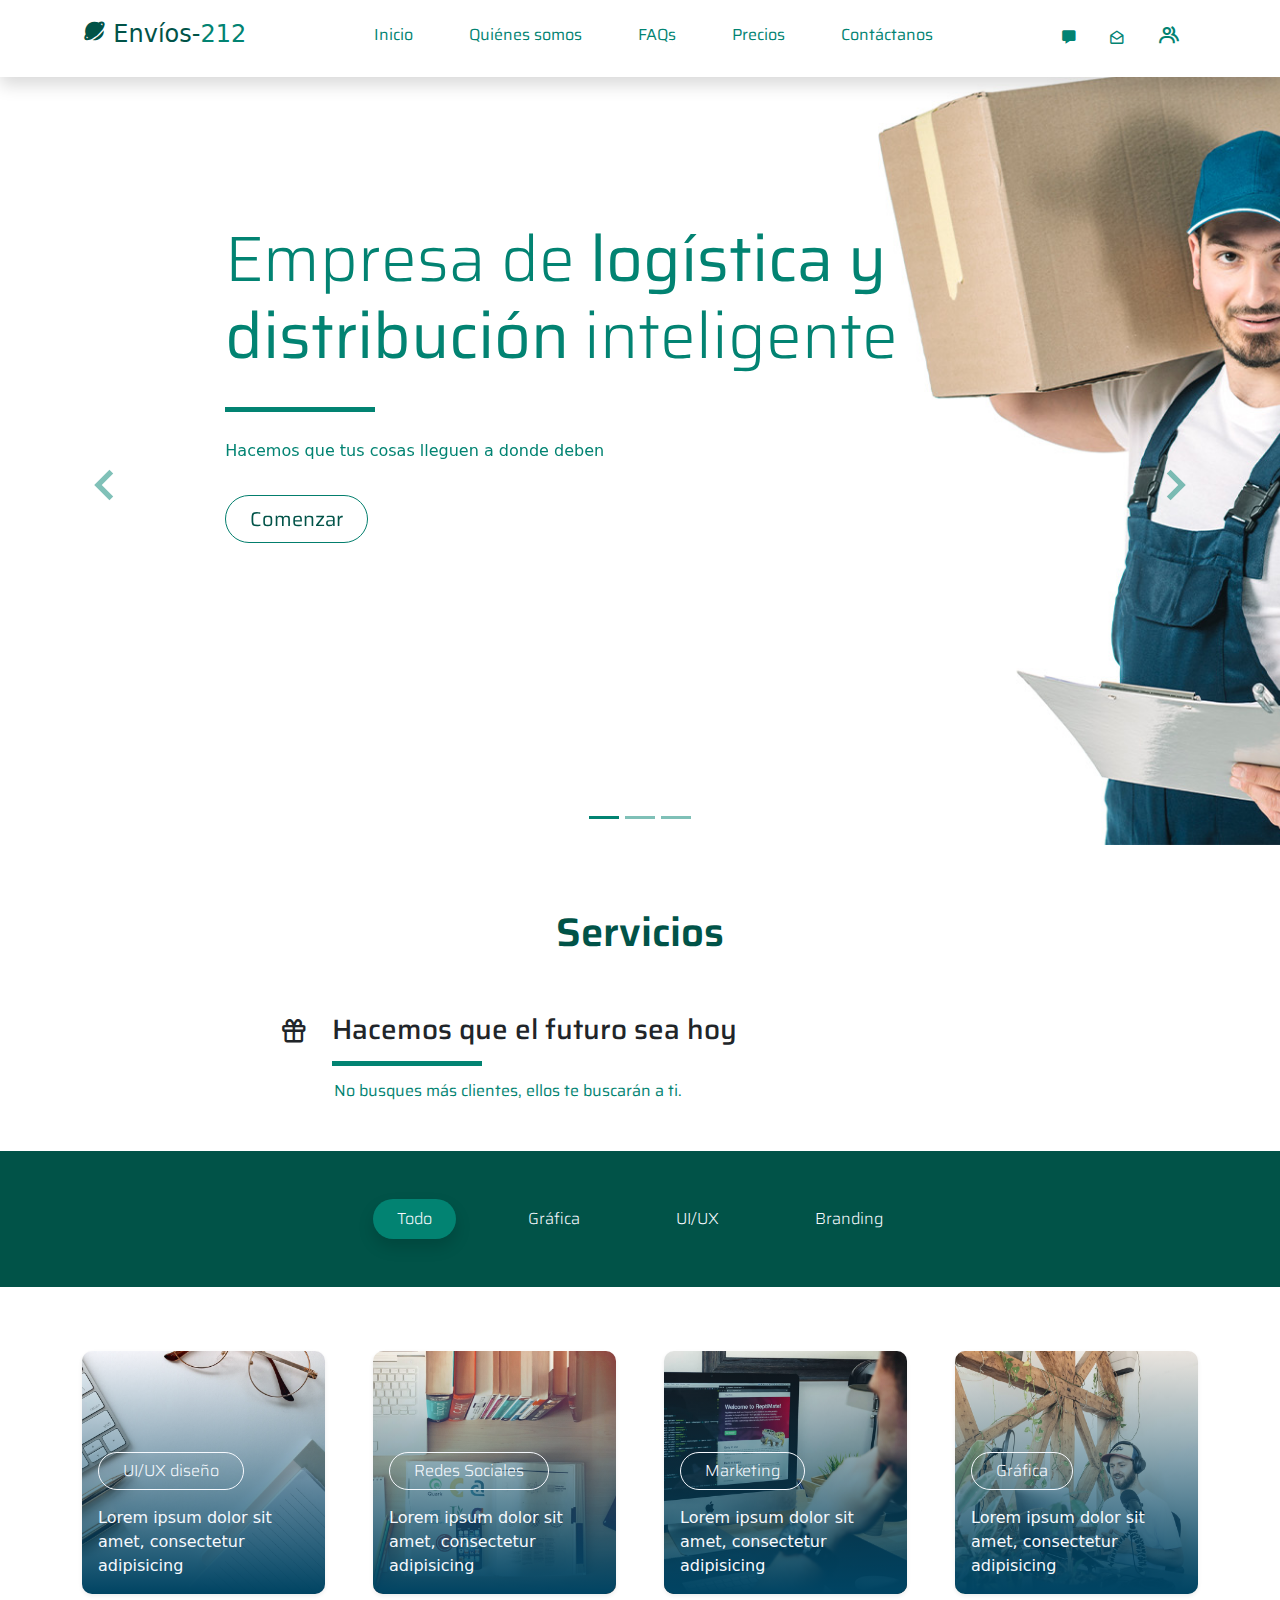
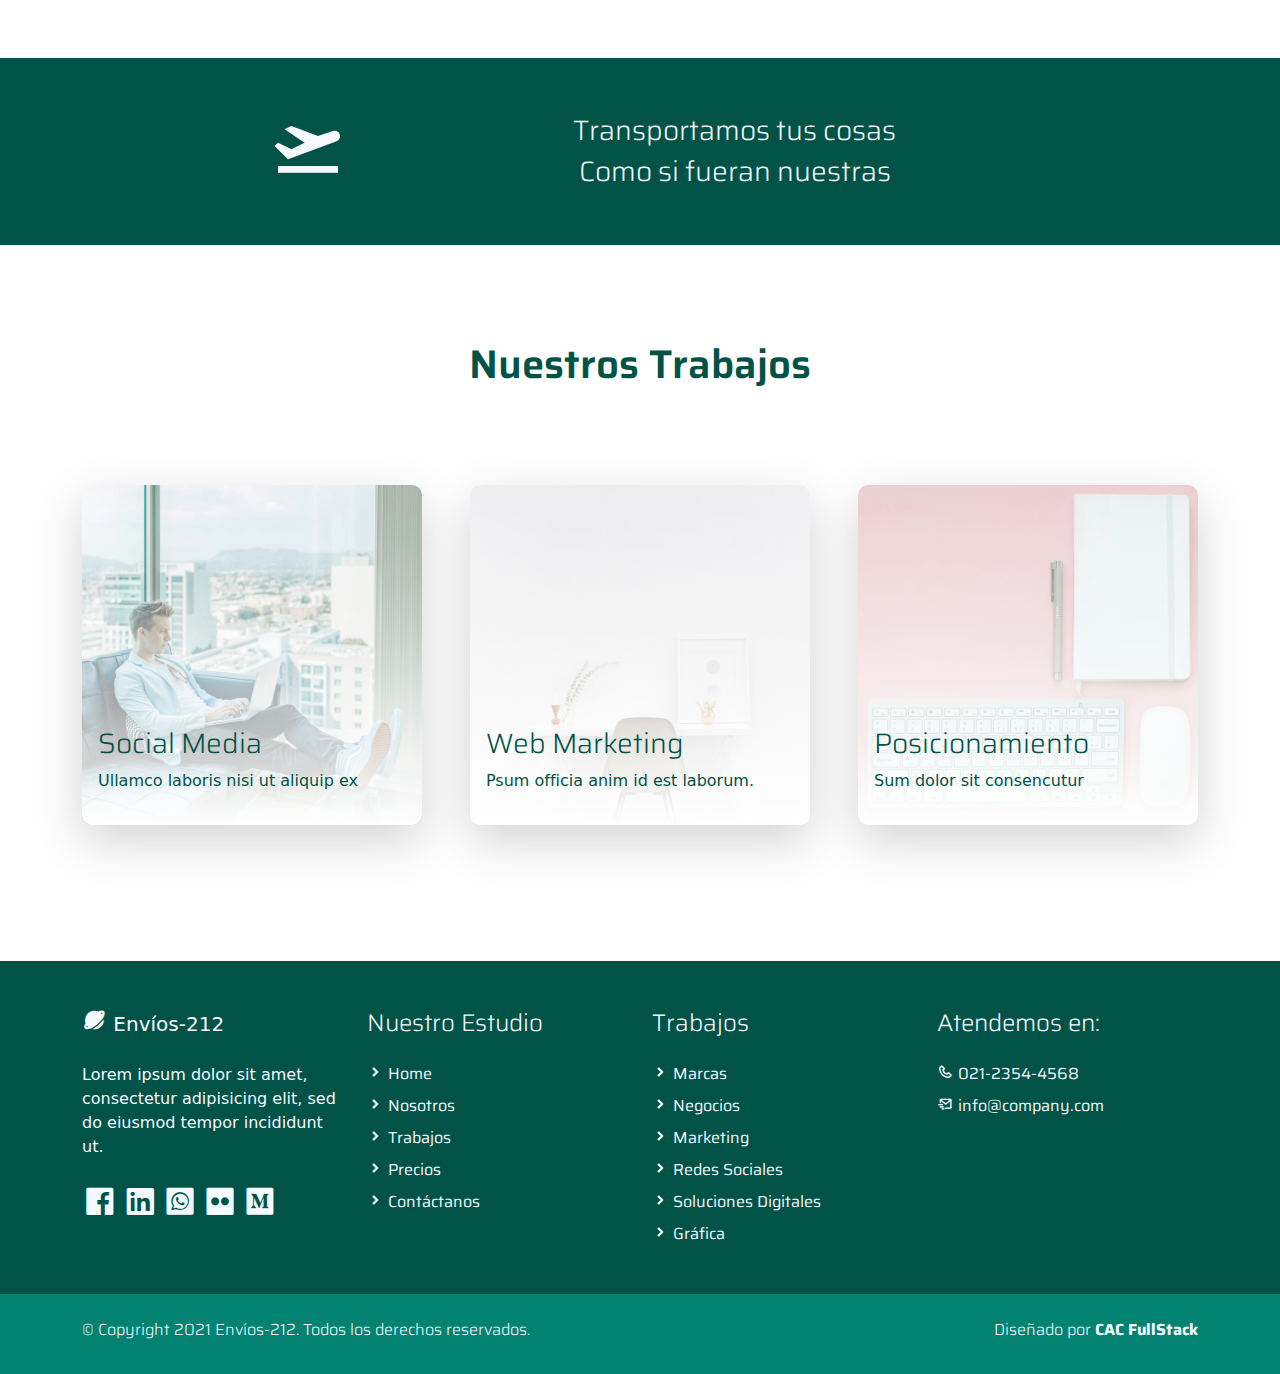
==== commit 440f7288: "edite destacado donde esta el avion" ====
--- a/index.html
+++ b/index.html
@@ -341,11 +341,11 @@
         <div class="container py-5">
             <div class="row d-flex justify-content-center text-center">
                 <div class="col-lg-2 col-12 text-light align-items-center">
-                    <i class='display-1 bx bx-heart bx-lg'></i>
+                    <i class='display-1 bx bxs-plane-take-off bx-lg'></i>
                 </div>
                 <div class="col-lg-7 col-12 text-light pt-2">
-                    <h3 class="h4 light-300">Transportamos tus cosas</h3>
-                    <p class="light-300">Como si fueran nuestras</p>
+                    <h3 class="h3 light-300">Transportamos tus cosas</h3>
+                    <p class="h3 light-300">Como si fueran nuestras</p>
                 </div>
                 
             </div>
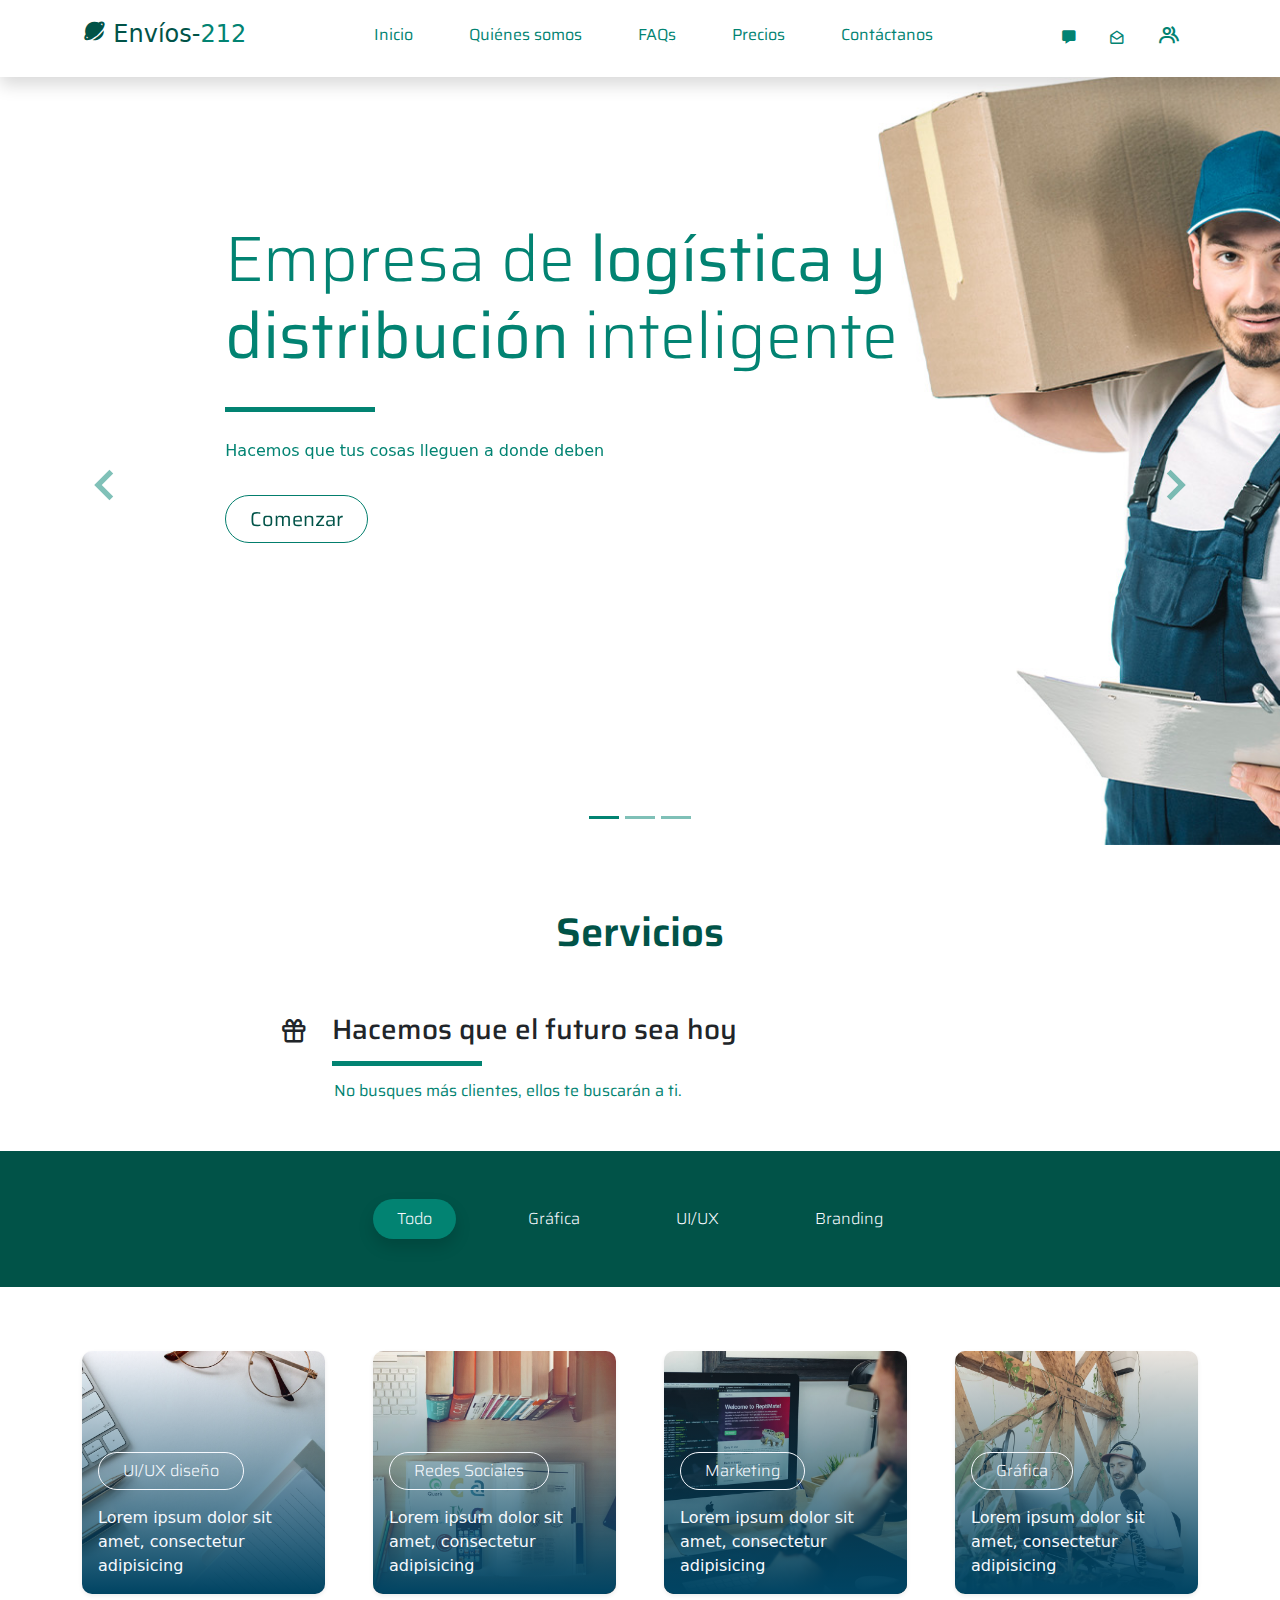
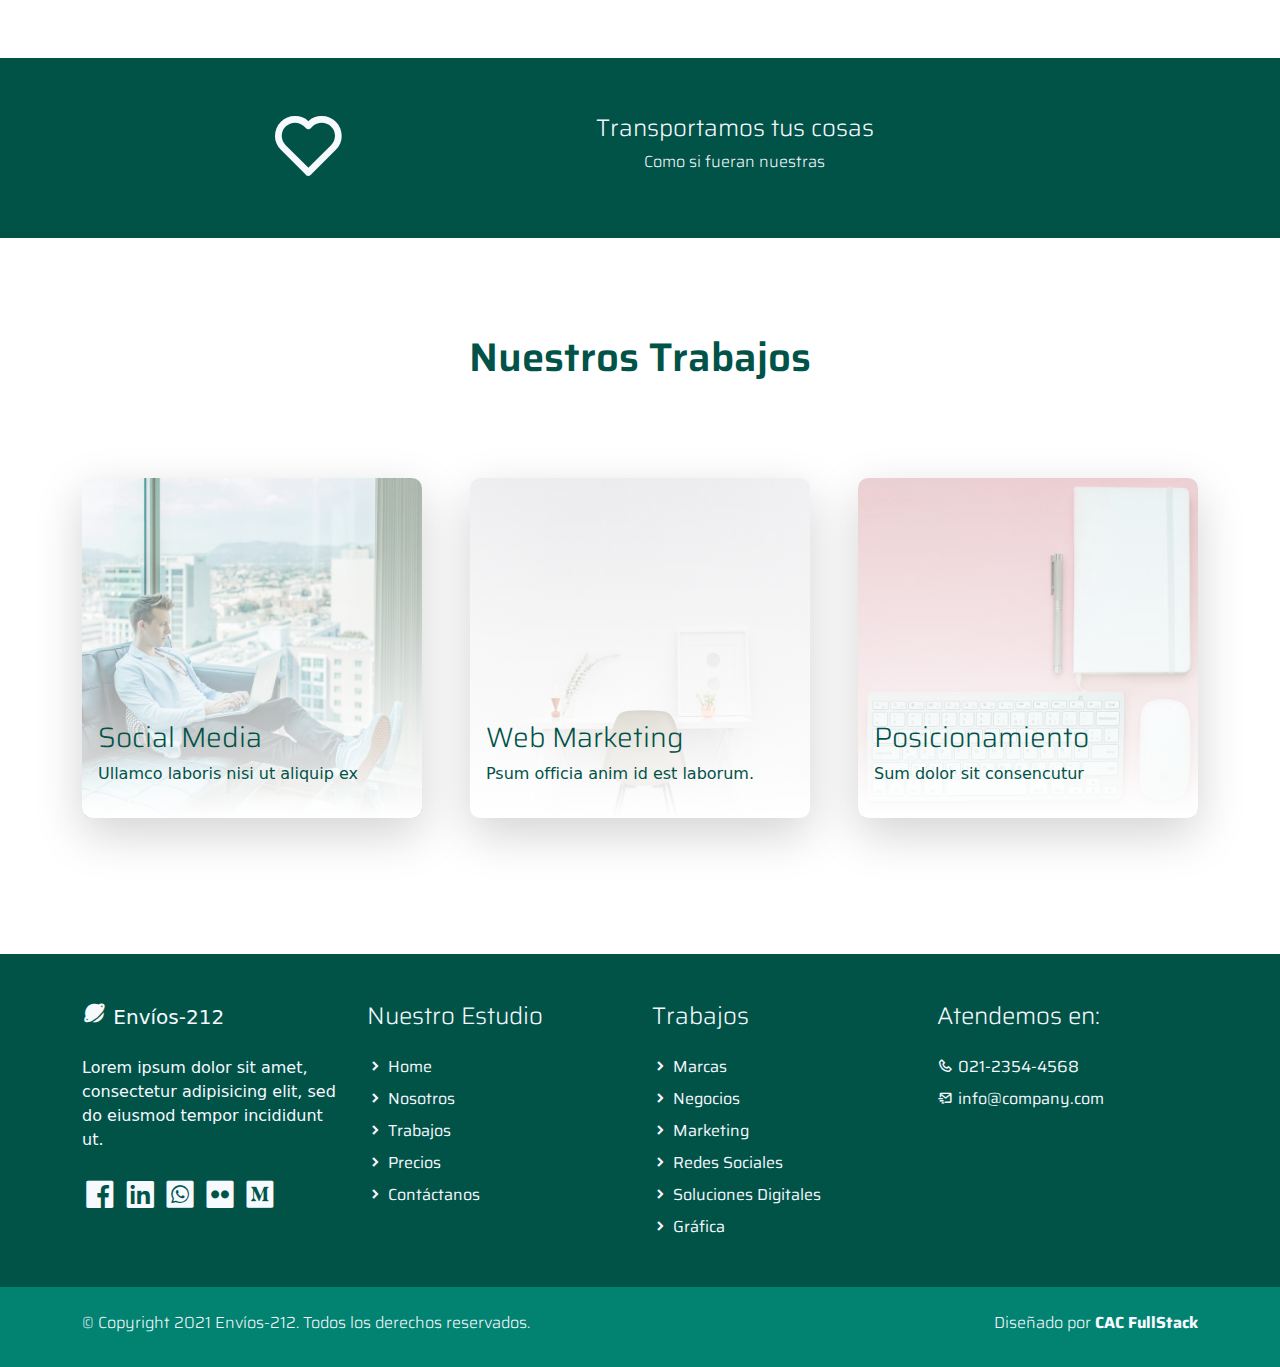
==== commit e09f0fb1: "no andaba el filtro y lo arregle (eran los JS)" ====
--- a/index.html
+++ b/index.html
@@ -182,12 +182,13 @@
                         <div class="py-5 row d-flex align-items-center">
                             <div class="banner-content col-lg-8 col-8 offset-2 m-lg-auto text-left py-5 pb-5">
                                 <h1 class="banner-heading h1 text-secondary display-3 mb-0 pb-3 mx-0 px-0 light-300">
-                                    Servicios generales de logística para terceros
+                                    Brindamos servicios generales de logística para terceros
                                 </h1>
                                 <p class="banner-body text-muted py-3">
                                     Somos expertos en envíos.
                                 </p>
-                                <a class="banner-button btn rounded-pill btn-outline-primary btn-lg px-4 regular-400" href="#" role="button">Inicio</a>
+                                <a class="banner-button btn rounded-pill btn-outline-primary btn-lg px-4 regular-400" 
+					href="#" role="button">Inicio</a>
 					 <!--role="button" indica que un boton no apunta a una url sino que hace otra cosa-->	
                             </div>
                         </div>
@@ -341,11 +342,11 @@
         <div class="container py-5">
             <div class="row d-flex justify-content-center text-center">
                 <div class="col-lg-2 col-12 text-light align-items-center">
-                    <i class='display-1 bx bxs-plane-take-off bx-lg'></i>
+                    <i class='display-1 bx bx-heart bx-lg'></i>
                 </div>
                 <div class="col-lg-7 col-12 text-light pt-2">
-                    <h3 class="h3 light-300">Transportamos tus cosas</h3>
-                    <p class="h3 light-300">Como si fueran nuestras</p>
+                    <h3 class="h4 light-300">Transportamos tus cosas</h3>
+                    <p class="light-300">Como si fueran nuestras</p>
                 </div>
                 
             </div>
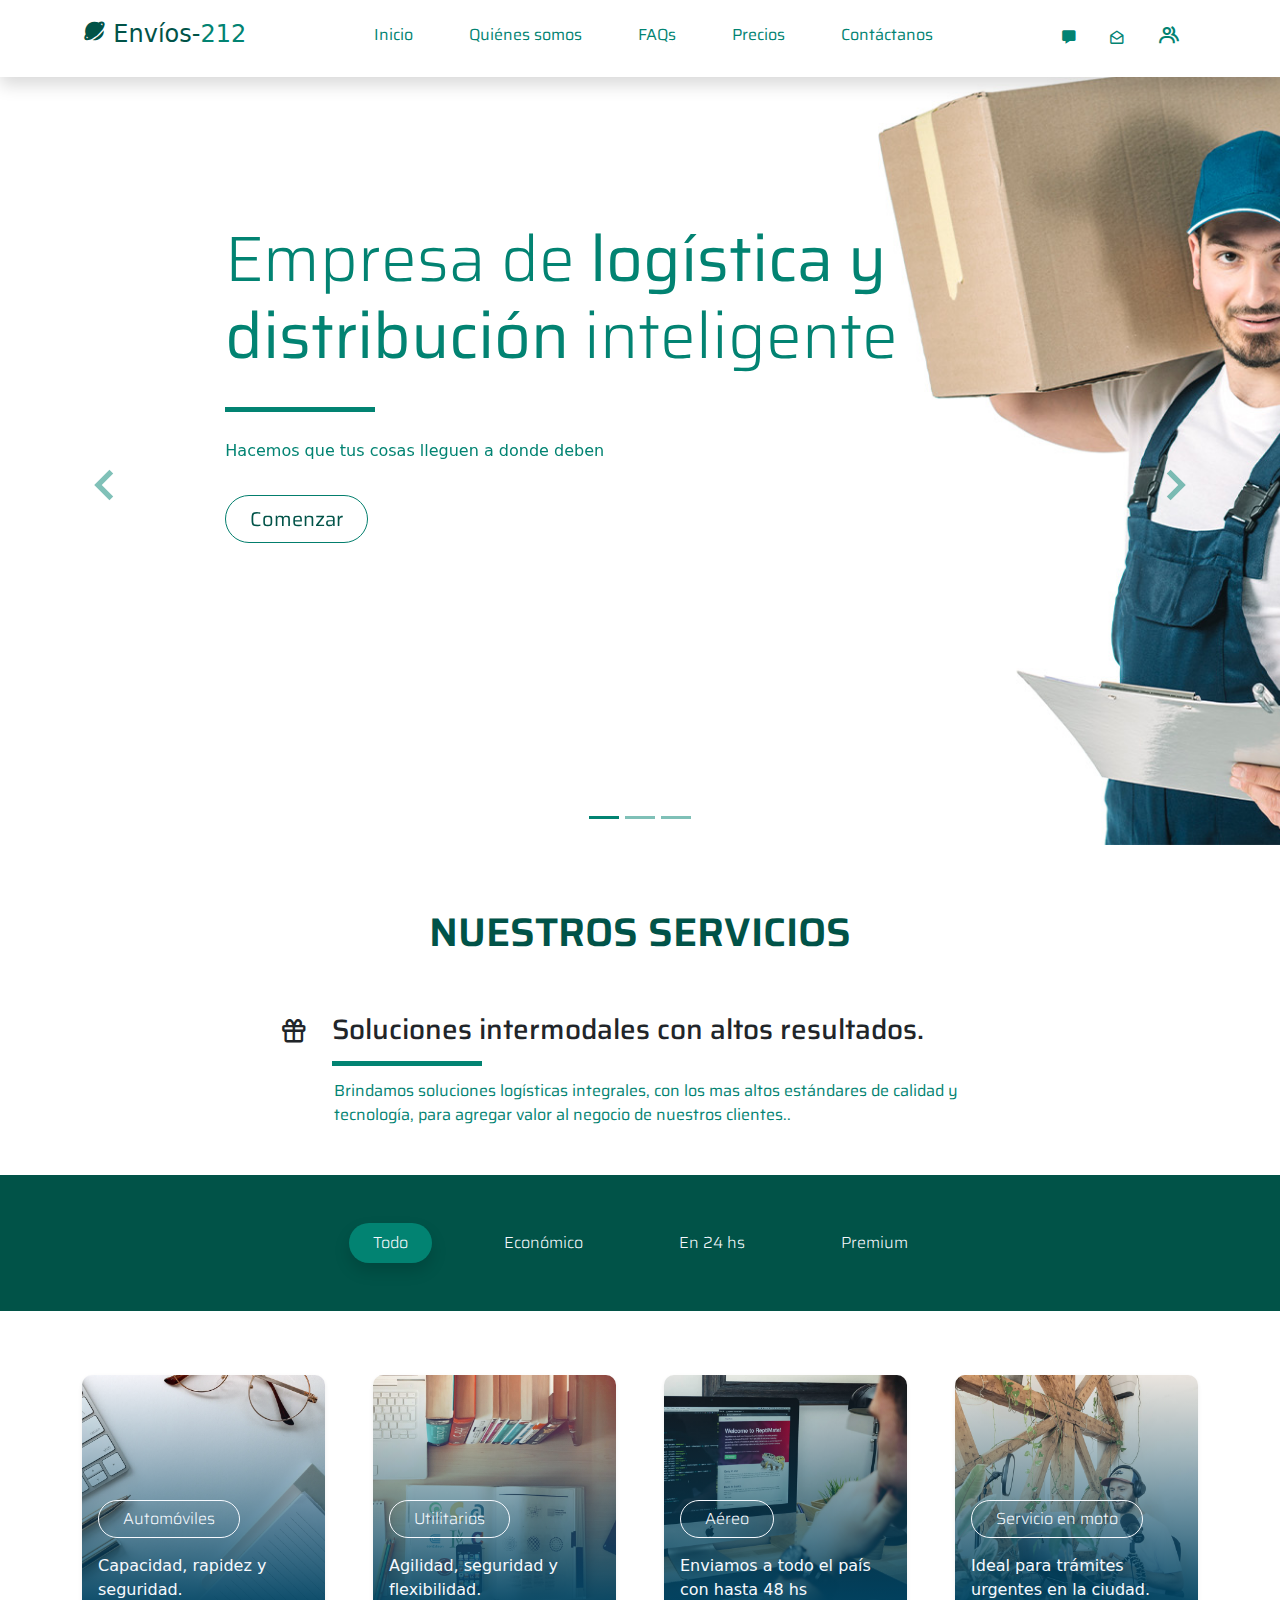
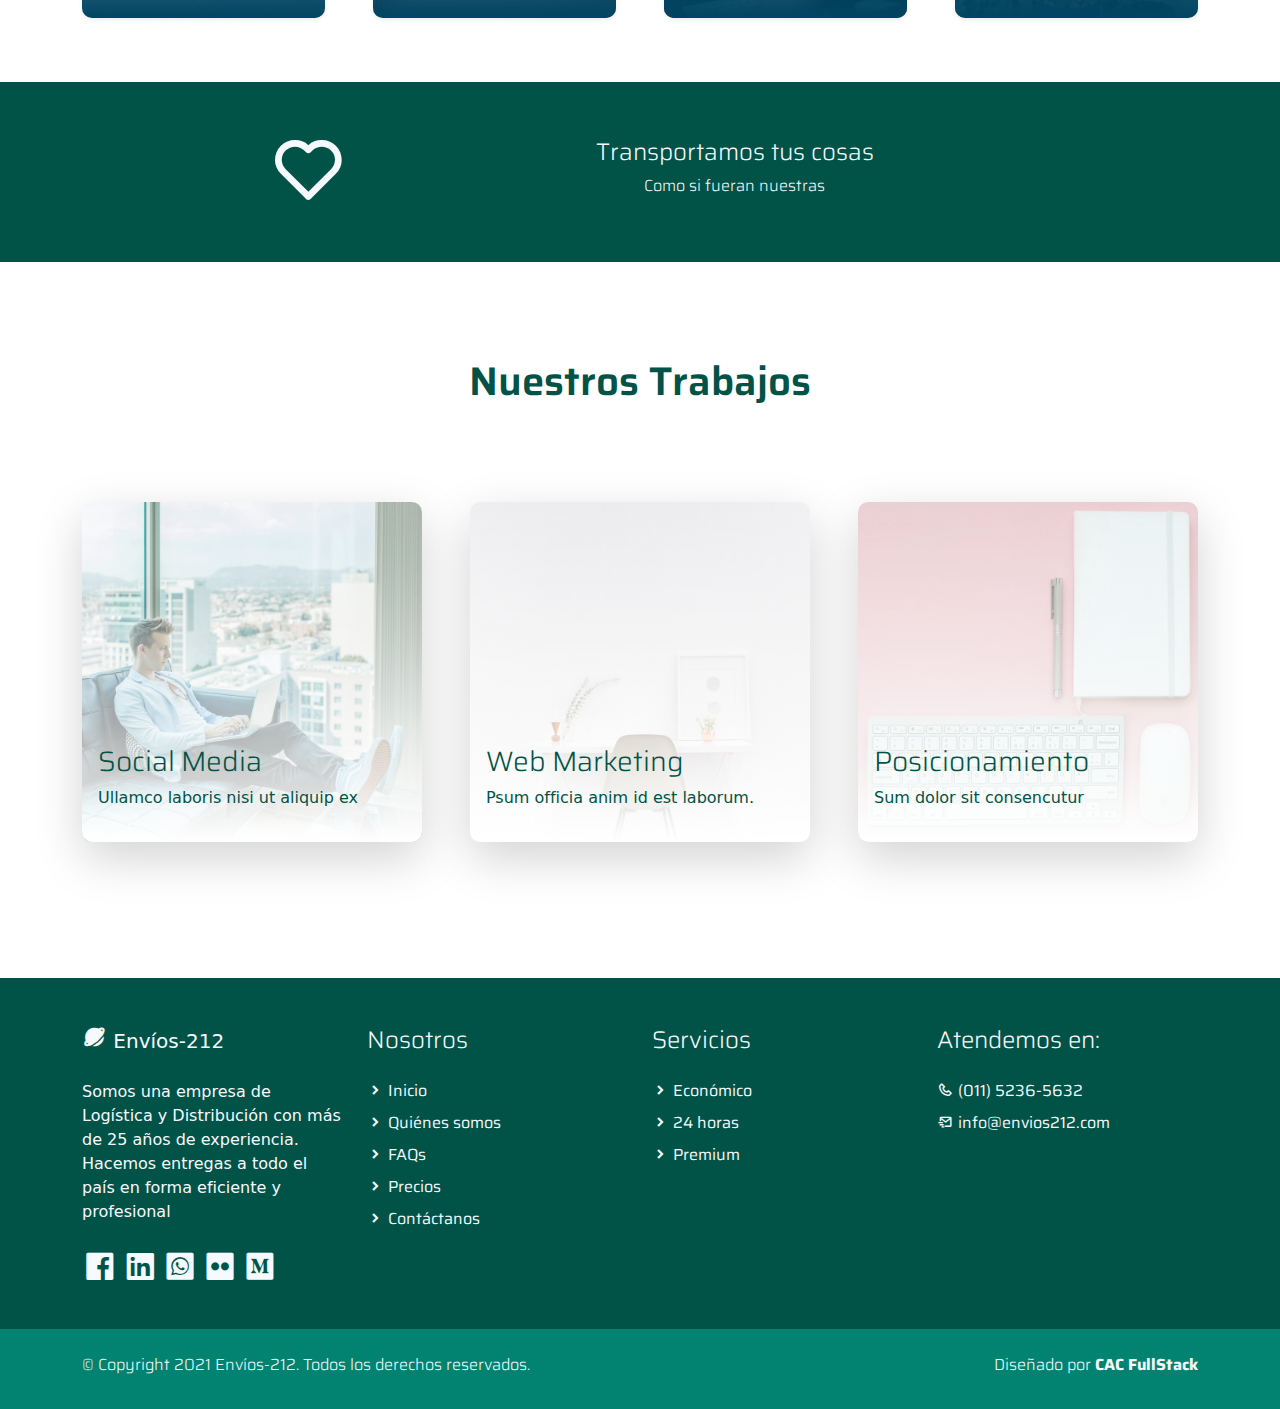
==== commit e952b911: "actualizacion de info" ====
--- a/index.html
+++ b/index.html
@@ -182,7 +182,7 @@
                         <div class="py-5 row d-flex align-items-center">
                             <div class="banner-content col-lg-8 col-8 offset-2 m-lg-auto text-left py-5 pb-5">
                                 <h1 class="banner-heading h1 text-secondary display-3 mb-0 pb-3 mx-0 px-0 light-300">
-                                    Brindamos servicios generales de logística para terceros
+                                    Servicios generales de logística para terceros
                                 </h1>
                                 <p class="banner-body text-muted py-3">
                                     Somos expertos en envíos.
@@ -232,16 +232,16 @@
     <section class="service-wrapper py-3">
         <div class="container-fluid pb-3">
             <div class="row">
-                <h2 class="h2 text-center col-12 py-5 semi-bold-600">Servicios</h2>
+                <h2 class="h2 text-center col-12 py-5 semi-bold-600">NUESTROS SERVICIOS</h2>
                 <div class="service-header col-2 col-lg-3 text-end light-300">
                     <i class='bx bx-gift h3 mt-1'></i>
                 </div>
                 <div class="service-heading col-10 col-lg-9 text-start float-end light-300">
-                    <h2 class="h3 pb-4 typo-space-line">Hacemos que el futuro sea hoy</h2>
+                    <h2 class="h3 pb-4 typo-space-line">Soluciones intermodales con altos resultados. </h2>
                 </div>
             </div>
             <p class="service-footer col-10 offset-2 col-lg-9 offset-lg-3 text-start pb-3 text-muted px-2 regular-400" >
-               No busques más clientes, ellos te buscarán a ti.
+                Brindamos soluciones logísticas integrales, con los mas altos estándares de calidad y tecnología, para agregar valor al negocio de nuestros clientes..
             </p>
         </div>
 
@@ -255,15 +255,15 @@
                     </li>
                     <li class="nav-item mx-lg-4">
                         <a class="filter-btn nav-link btn-outline-primary rounded-pill text-light px-4 light-300" 
-						href="#" data-filter=".graphic">Gráfica</a>
+						href="#" data-filter=".graphic">Económico</a>
                     </li>
                     <li class="filter-btn nav-item mx-lg-4">
                         <a class="filter-btn nav-link btn-outline-primary rounded-pill text-light px-4 light-300" 
-						href="#" data-filter=".ui">UI/UX</a>
+						href="#" data-filter=".ui">En 24 hs</a>
                     </li>
                     <li class="nav-item mx-lg-4">
                         <a class="filter-btn nav-link btn-outline-primary rounded-pill text-light px-4 light-300" 
-						href="#" data-filter=".branding">Branding</a>
+						href="#" data-filter=".branding">Premium</a>
                     </li>
                 </ul>
             </div>
@@ -280,8 +280,8 @@
                     <img class="service card-img" src="./assets/img/services-01.jpg" alt="Card image">
                     <div class="service-work-vertical card-img-overlay d-flex align-items-end">
                         <div class="service-work-content text-left text-light">
-                            <span class="btn btn-outline-light rounded-pill mb-lg-3 px-lg-4 light-300">UI/UX diseño</span>
-                            <p class="card-text">Lorem ipsum dolor sit amet, consectetur adipisicing</p>
+                            <span class="btn btn-outline-light rounded-pill mb-lg-3 px-lg-4 light-300">Automóviles</span>
+                            <p class="card-text">Capacidad, rapidez y seguridad.</p>
                         </div>
                     </div>
                 </a>
@@ -293,8 +293,8 @@
                     <img class="card-img" src="./assets/img/services-02.jpg" alt="Card image">
                     <div class="service-work-vertical card-img-overlay d-flex align-items-end">
                         <div class="service-work-content text-left text-light">
-                            <span class="btn btn-outline-light rounded-pill mb-lg-3 px-lg-4 light-300">Redes Sociales</span>
-                            <p class="card-text">Lorem ipsum dolor sit amet, consectetur adipisicing</p>
+                            <span class="btn btn-outline-light rounded-pill mb-lg-3 px-lg-4 light-300">Utilitarios</span>
+                            <p class="card-text">Agilidad, seguridad y flexibilidad.</p>
                         </div>
                     </div>
                 </a>
@@ -306,8 +306,8 @@
                     <img class="card-img" src="./assets/img/services-03.jpg" alt="Card image">
                     <div class="service-work-vertical card-img-overlay d-flex align-items-end">
                         <div class="service-work-content text-left text-light">
-                            <span class="btn btn-outline-light rounded-pill mb-lg-3 px-lg-4 light-300">Marketing</span>
-                            <p class="card-text">Lorem ipsum dolor sit amet, consectetur adipisicing</p>
+                            <span class="btn btn-outline-light rounded-pill mb-lg-3 px-lg-4 light-300">Aéreo</span>
+                            <p class="card-text">Enviamos a todo el país con hasta 48 hs </p>
                         </div>
                     </div>
                 </a>
@@ -319,8 +319,8 @@
                     <img class="card-img" src="./assets/img/services-04.jpg" alt="Card image">
                     <div class="service-work-vertical card-img-overlay d-flex align-items-end">
                         <div class="service-work-content text-left text-light">
-                            <span class="btn btn-outline-light rounded-pill mb-lg-3 px-lg-4 light-300">Gráfica</span>
-                            <p class="card-text">Lorem ipsum dolor sit amet, consectetur adipisicing</p>
+                            <span class="btn btn-outline-light rounded-pill mb-lg-3 px-lg-4 light-300">Servicio en moto</span>
+                            <p class="card-text">Ideal para trámites urgentes en la ciudad.</p>
                         </div>
                     </div>
                 </a>
@@ -424,8 +424,7 @@
                         <span class="text-light h5">Envíos-212</span>
                     </a>
                     <p class="text-light my-lg-4 my-2">
-                        Lorem ipsum dolor sit amet, consectetur adipisicing elit,
-                        sed do eiusmod tempor incididunt ut.
+                        Somos una empresa de Logística y Distribución con más de 25 años de experiencia. Hacemos entregas a todo el país en forma eficiente y profesional
                     </p>
                     <ul class="list-inline footer-icons light-300">
                         <li class="list-inline-item m-0">
@@ -457,19 +456,19 @@
                 </div>
 
                 <div class="col-lg-3 col-md-4 my-sm-0 mt-4">
-                    <h3 class="h4 pb-lg-3 text-light light-300">Nuestro Estudio</h2>
+                    <h3 class="h4 pb-lg-3 text-light light-300">Nosotros</h2>
                         <ul class="list-unstyled text-light light-300">
                             <li class="pb-2">
                                 <i class='bx-fw bx bxs-chevron-right bx-xs'></i><a class="text-decoration-none text-light" 
-								href="index.html">Home</a>
+								href="index.html">Inicio</a>
                             </li>
                             <li class="pb-2">
                                 <i class='bx-fw bx bxs-chevron-right bx-xs'></i><a class="text-decoration-none text-light py-1" 
-								href="about.html">Nosotros</a>
+								href="about.html">Quiénes somos</a>
                             </li>
                             <li class="pb-2">
                                 <i class='bx-fw bx bxs-chevron-right bx-xs'></i><a class="text-decoration-none text-light py-1" 
-								href="work.html">Trabajos</a>
+								href="work.html">FAQs</a>
                             </li>
                             <li class="pb-2">
                                 <i class='bx-fw bx bxs-chevron-right bx-xs'></i></i><a class="text-decoration-none text-light py-1" 
@@ -483,32 +482,22 @@
                 </div>
 
                 <div class="col-lg-3 col-md-4 my-sm-0 mt-4">
-                    <h2 class="h4 pb-lg-3 text-light light-300">Trabajos</h2>
+                    <h2 class="h4 pb-lg-3 text-light light-300">Servicios</h2>
                     <ul class="list-unstyled text-light light-300">
                         <li class="pb-2">
                             <i class='bx-fw bx bxs-chevron-right bx-xs'></i><a class="text-decoration-none text-light py-1" 
-							href="#">Marcas</a>
+							href="#">Económico</a>
                         </li>
                         <li class="pb-2">
                             <i class='bx-fw bx bxs-chevron-right bx-xs'></i><a class="text-decoration-none text-light py-1" 
-							href="#">Negocios</a>
+							href="#">24 horas</a>
                         </li>
                         <li class="pb-2">
                             <i class='bx-fw bx bxs-chevron-right bx-xs'></i><a class="text-decoration-none text-light py-1" 
-							href="#">Marketing</a>
-                        </li>
-                        <li class="pb-2">
-                            <i class='bx-fw bx bxs-chevron-right bx-xs'></i><a class="text-decoration-none text-light py-1" 
-							href="#">Redes Sociales</a>
-                        </li>
-                        <li class="pb-2">
-                            <i class='bx-fw bx bxs-chevron-right bx-xs'></i><a class="text-decoration-none text-light py-1" 
-							href="#">Soluciones Digitales</a>
-                        </li>
-                        <li class="pb-2">
-                            <i class='bx-fw bx bxs-chevron-right bx-xs'></i><a class="text-decoration-none text-light py-1" 
-							href="#">Gráfica</a>
-                        </li>
+							href="#">Premium</a>
+                        </li>                        
+                        
+    
                     </ul>
                 </div>
 
@@ -517,11 +506,11 @@
                     <ul class="list-unstyled text-light light-300">
                         <li class="pb-2">
                             <i class='bx-fw bx bx-phone bx-xs'></i><a class="text-decoration-none text-light py-1" 
-							href="tel:010-020-0340">021-2354-4568</a>
+							href="tel:(011) 5236-5632">(011) 5236-5632</a>
                         </li>
                         <li class="pb-2">
                             <i class='bx-fw bx bx-mail-send bx-xs'></i><a class="text-decoration-none text-light py-1"
-							href="mailto:info@company.com">info@company.com</a>
+							href="mailto:info@envios212.com">info@envios212.com</a>
                         </li>
                     </ul>
                 </div>
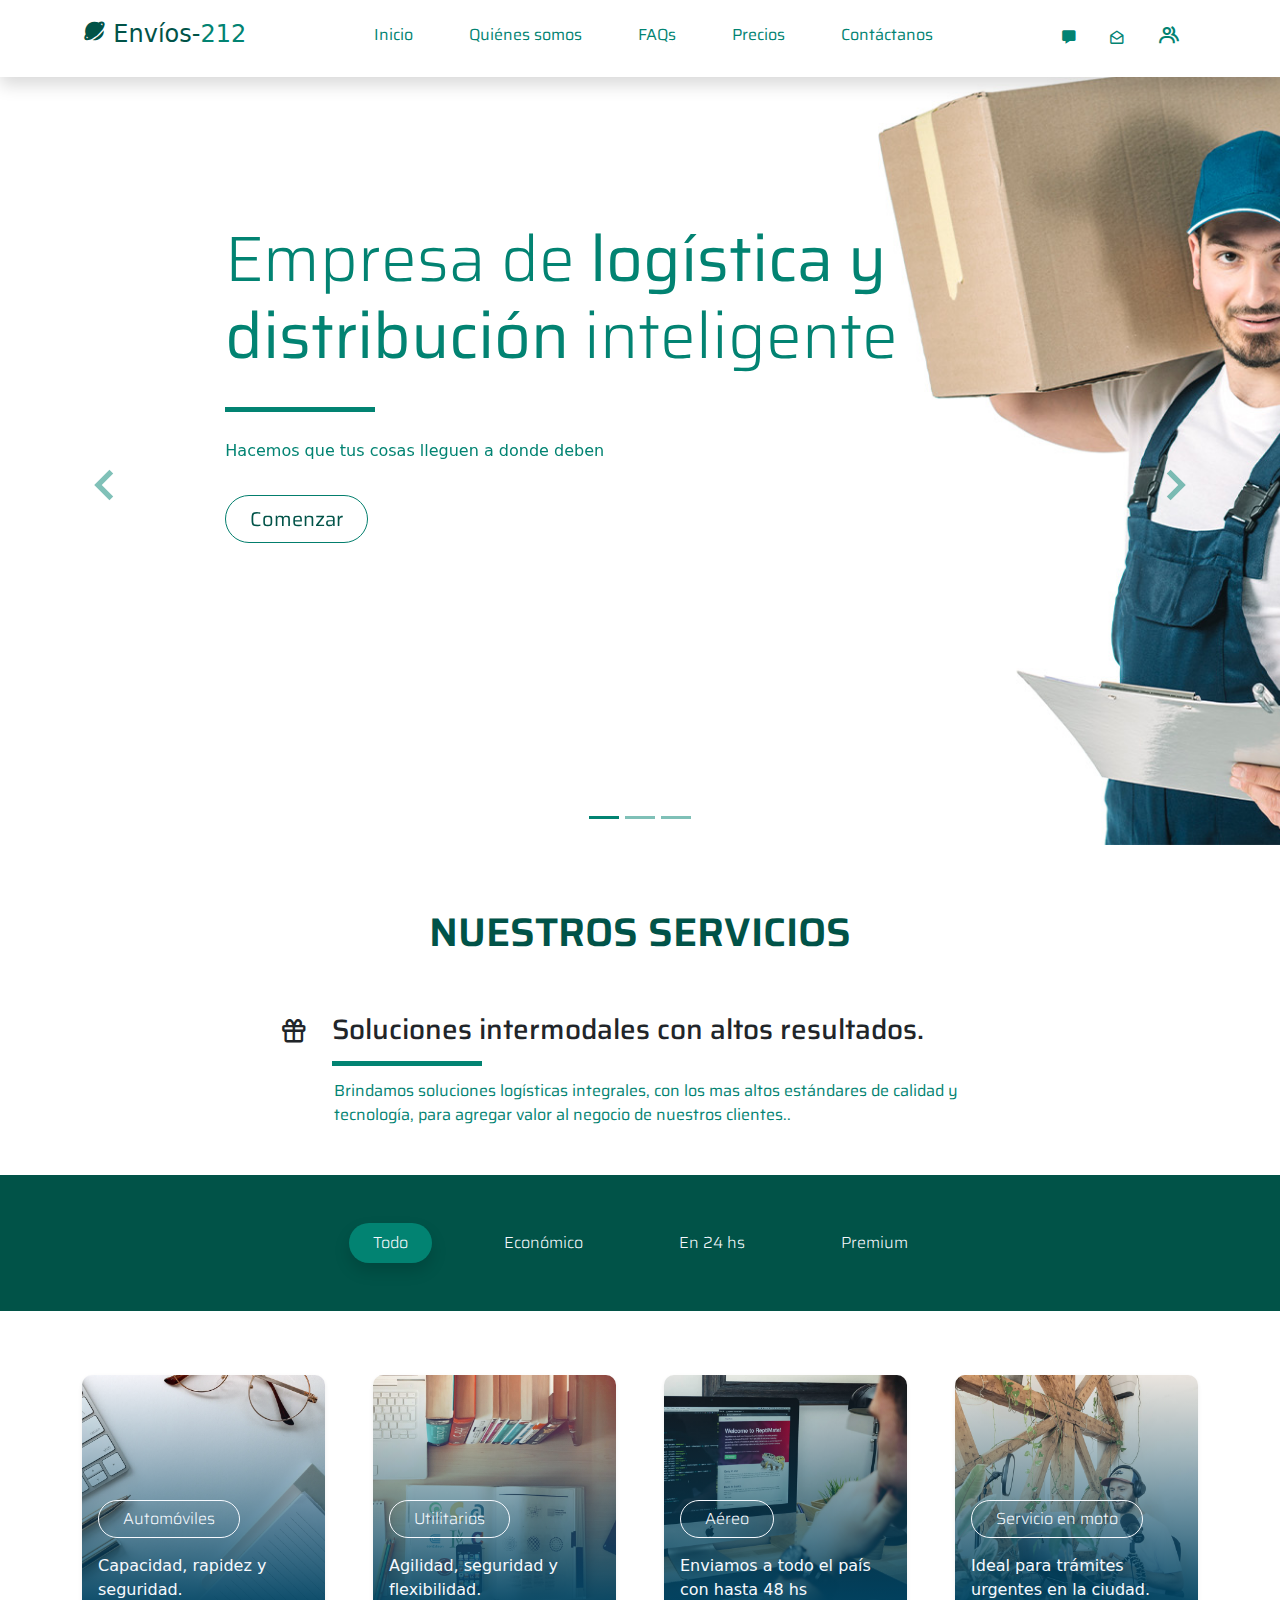
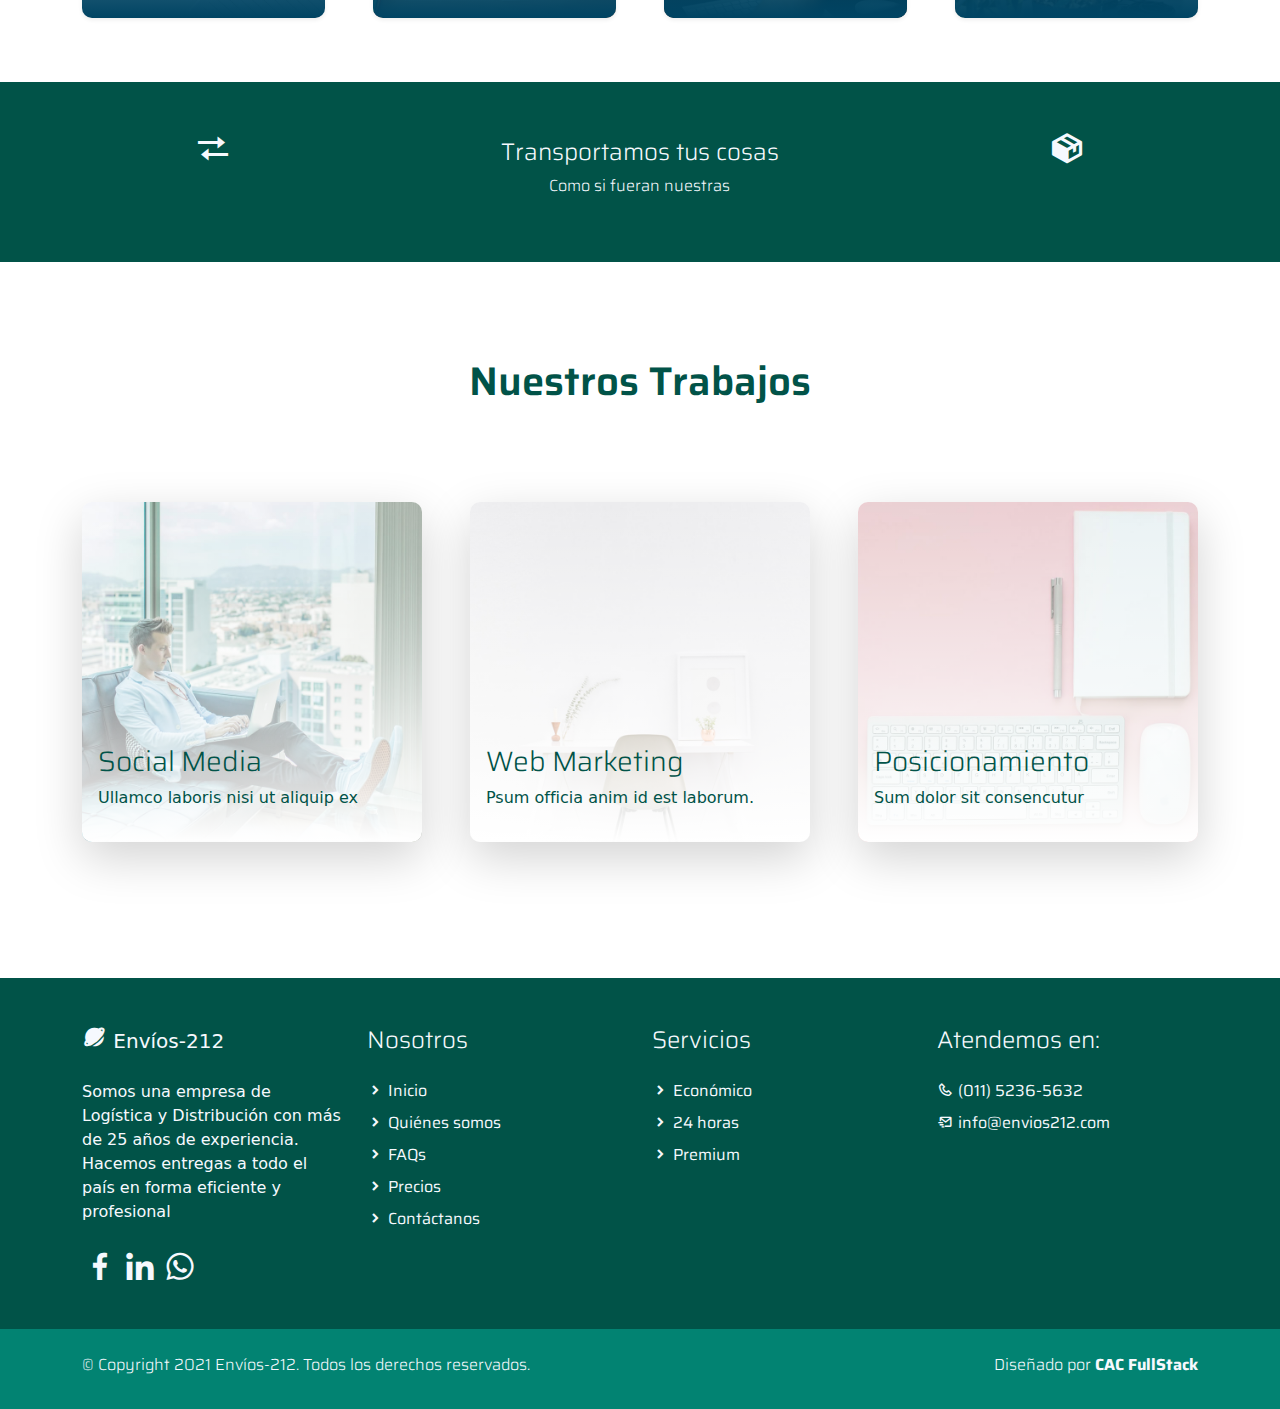
==== commit d9edf655: "cambios menores de iconos redes sociales" ====
--- a/index.html
+++ b/index.html
@@ -342,11 +342,15 @@
         <div class="container py-5">
             <div class="row d-flex justify-content-center text-center">
                 <div class="col-lg-2 col-12 text-light align-items-center">
-                    <i class='display-1 bx bx-heart bx-lg'></i>
+                    <i class='display-1 bx bx-transfer bx-md'></i> 
                 </div>
                 <div class="col-lg-7 col-12 text-light pt-2">
                     <h3 class="h4 light-300">Transportamos tus cosas</h3>
                     <p class="light-300">Como si fueran nuestras</p>
+                </div>
+                <div class="col-lg-2 col-12 text-light align-items-center">
+                    <i class='display-1 bx bxs-package bx-md'></i>
+                    
                 </div>
                 
             </div>
@@ -429,27 +433,23 @@
                     <ul class="list-inline footer-icons light-300">
                         <li class="list-inline-item m-0">
                             <a class="text-light" target="_blank" href="http://facebook.com/">
-                                <i class='bx bxl-facebook-square bx-md'></i>
+                                <i class='bx bxl-facebook bx-md'></i>
                             </a>
                         </li>
                         <li class="list-inline-item m-0">
                             <a class="text-light" target="_blank" href="https://www.linkedin.com/">
-                                <i class='bx bxl-linkedin-square bx-md'></i>
+                                <i class='bx bxl-linkedin bx-md'></i>
                             </a>
                         </li>
                         <li class="list-inline-item m-0">
                             <a class="text-light" target="_blank" href="https://www.whatsapp.com/">
-                                <i class='bx bxl-whatsapp-square bx-md'></i>
+                                <i class='bx bxl-whatsapp bx-md'></i>
                             </a>
                         </li>
-                        <li class="list-inline-item m-0">
-                            <a class="text-light" target="_blank" href="https://www.flickr.com/">
-                                <i class='bx bxl-flickr-square bx-md'></i>
+                       
                             </a>
                         </li>
-                        <li class="list-inline-item m-0">
-                            <a class="text-light" target="_blank" href="https://www.medium.com/">
-                                <i class='bx bxl-medium-square bx-md' ></i>
+                        
                             </a>
                         </li>
                     </ul>
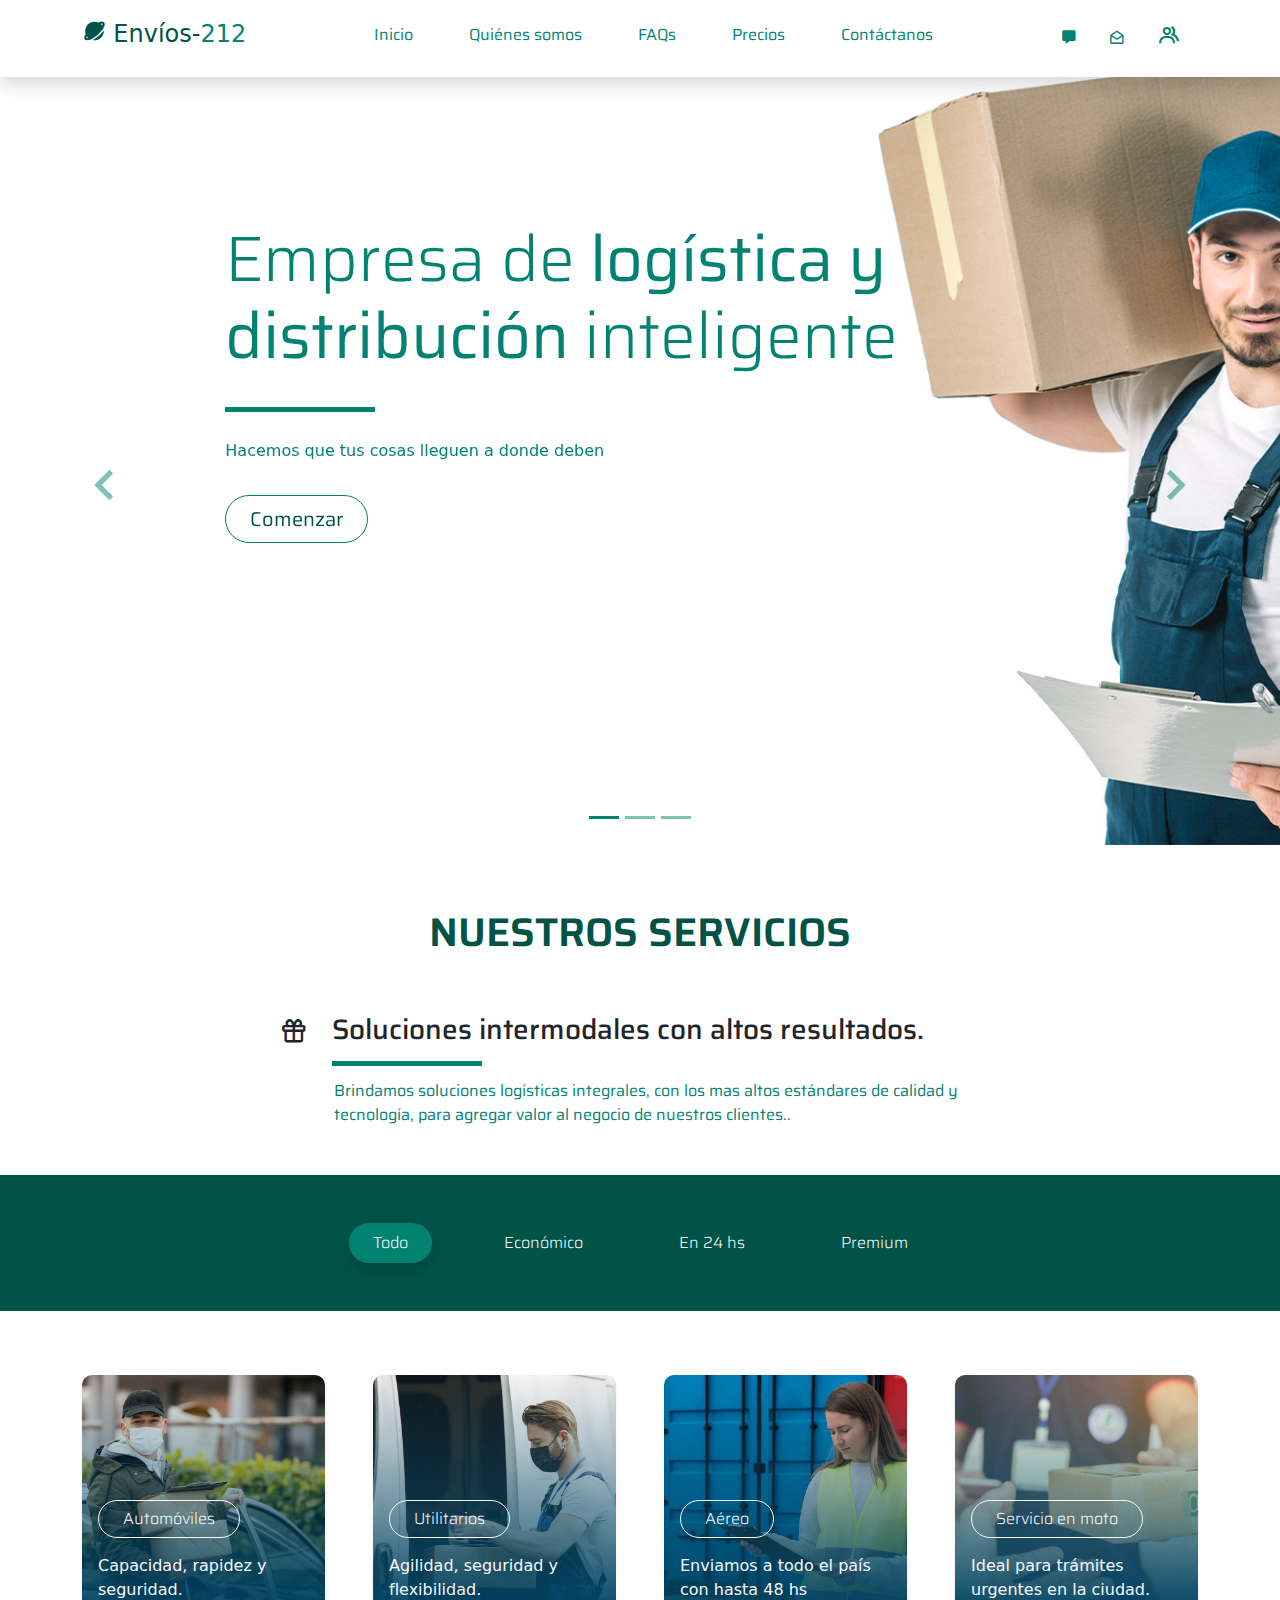
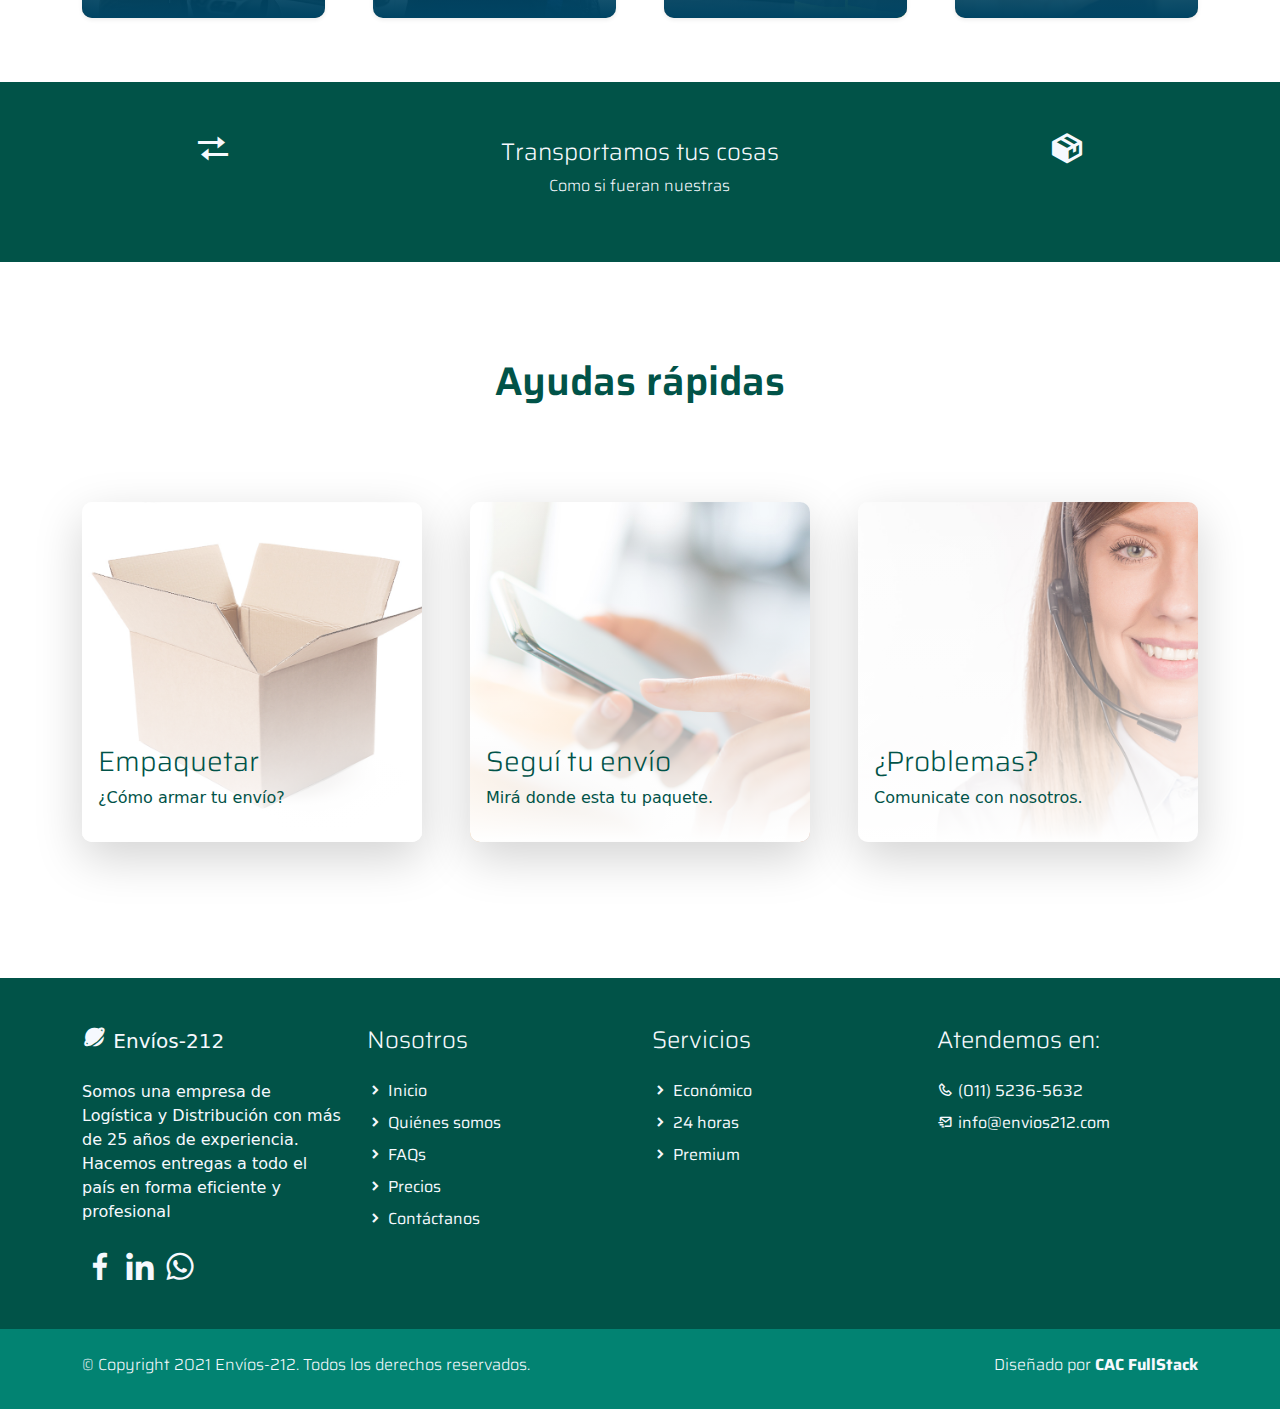
==== commit 0ec78312: "actualizacion de imagenes" ====
--- a/index.html
+++ b/index.html
@@ -362,18 +362,18 @@
     <section class="py-5 mb-5">
         <div class="container">
             <div class="recent-work-header row text-center pb-5">
-                <h2 class="col-md-6 m-auto h2 semi-bold-600 py-5">Nuestros Trabajos</h2>
+                <h2 class="col-md-6 m-auto h2 semi-bold-600 py-5">Ayudas rápidas</h2>
             </div>
             <div class="row gy-5 g-lg-5 mb-4">
 
                 <!-- Start Recent Work -->
                 <div class="col-md-4 mb-3">
                     <a href="#" class="recent-work card border-0 shadow-lg overflow-hidden">
-                        <img class="recent-work-img card-img" src="./assets/img/recent-work-01.jpg" alt="Card image">
+                        <img class="recent-work-img card-img" src="./assets/img/recent-work-01.jpg" alt="caja">
                         <div class="recent-work-vertical card-img-overlay d-flex align-items-end">
                             <div class="recent-work-content text-start mb-3 ml-3 text-dark">
-                                <h3 class="card-title light-300">Social Media</h3>
-                                <p class="card-text">Ullamco laboris nisi ut aliquip ex</p>
+                                <h3 class="card-title light-300">Empaquetar</h3>
+                                <p class="card-text">¿Cómo armar tu envío?</p>
                             </div>
                         </div>
                     </a>
@@ -385,8 +385,8 @@
                         <img class="recent-work-img card-img" src="./assets/img/recent-work-02.jpg" alt="Card image">
                         <div class="recent-work-vertical card-img-overlay d-flex align-items-end">
                             <div class="recent-work-content text-start mb-3 ml-3 text-dark">
-                                <h3 class="card-title light-300">Web Marketing</h3>
-                                <p class="card-text">Psum officia anim id est laborum.</p>
+                                <h3 class="card-title light-300">Seguí tu envío</h3>
+                                <p class="card-text">Mirá donde esta tu paquete.</p>
                             </div>
                         </div>
                     </a>
@@ -398,8 +398,8 @@
                         <img class="recent-work-img card-img" src="./assets/img/recent-work-03.jpg" alt="Card image">
                         <div class="recent-work-vertical card-img-overlay d-flex align-items-end">
                             <div class="recent-work-content text-start mb-3 ml-3 text-dark">
-                                <h3 class="card-title light-300">Posicionamiento</h3>
-                                <p class="card-text">Sum dolor sit consencutur</p>
+                                <h3 class="card-title light-300">¿Problemas?</h3>
+                                <p class="card-text">Comunicate con nosotros.</p>
                             </div>
                         </div>
                     </a>
